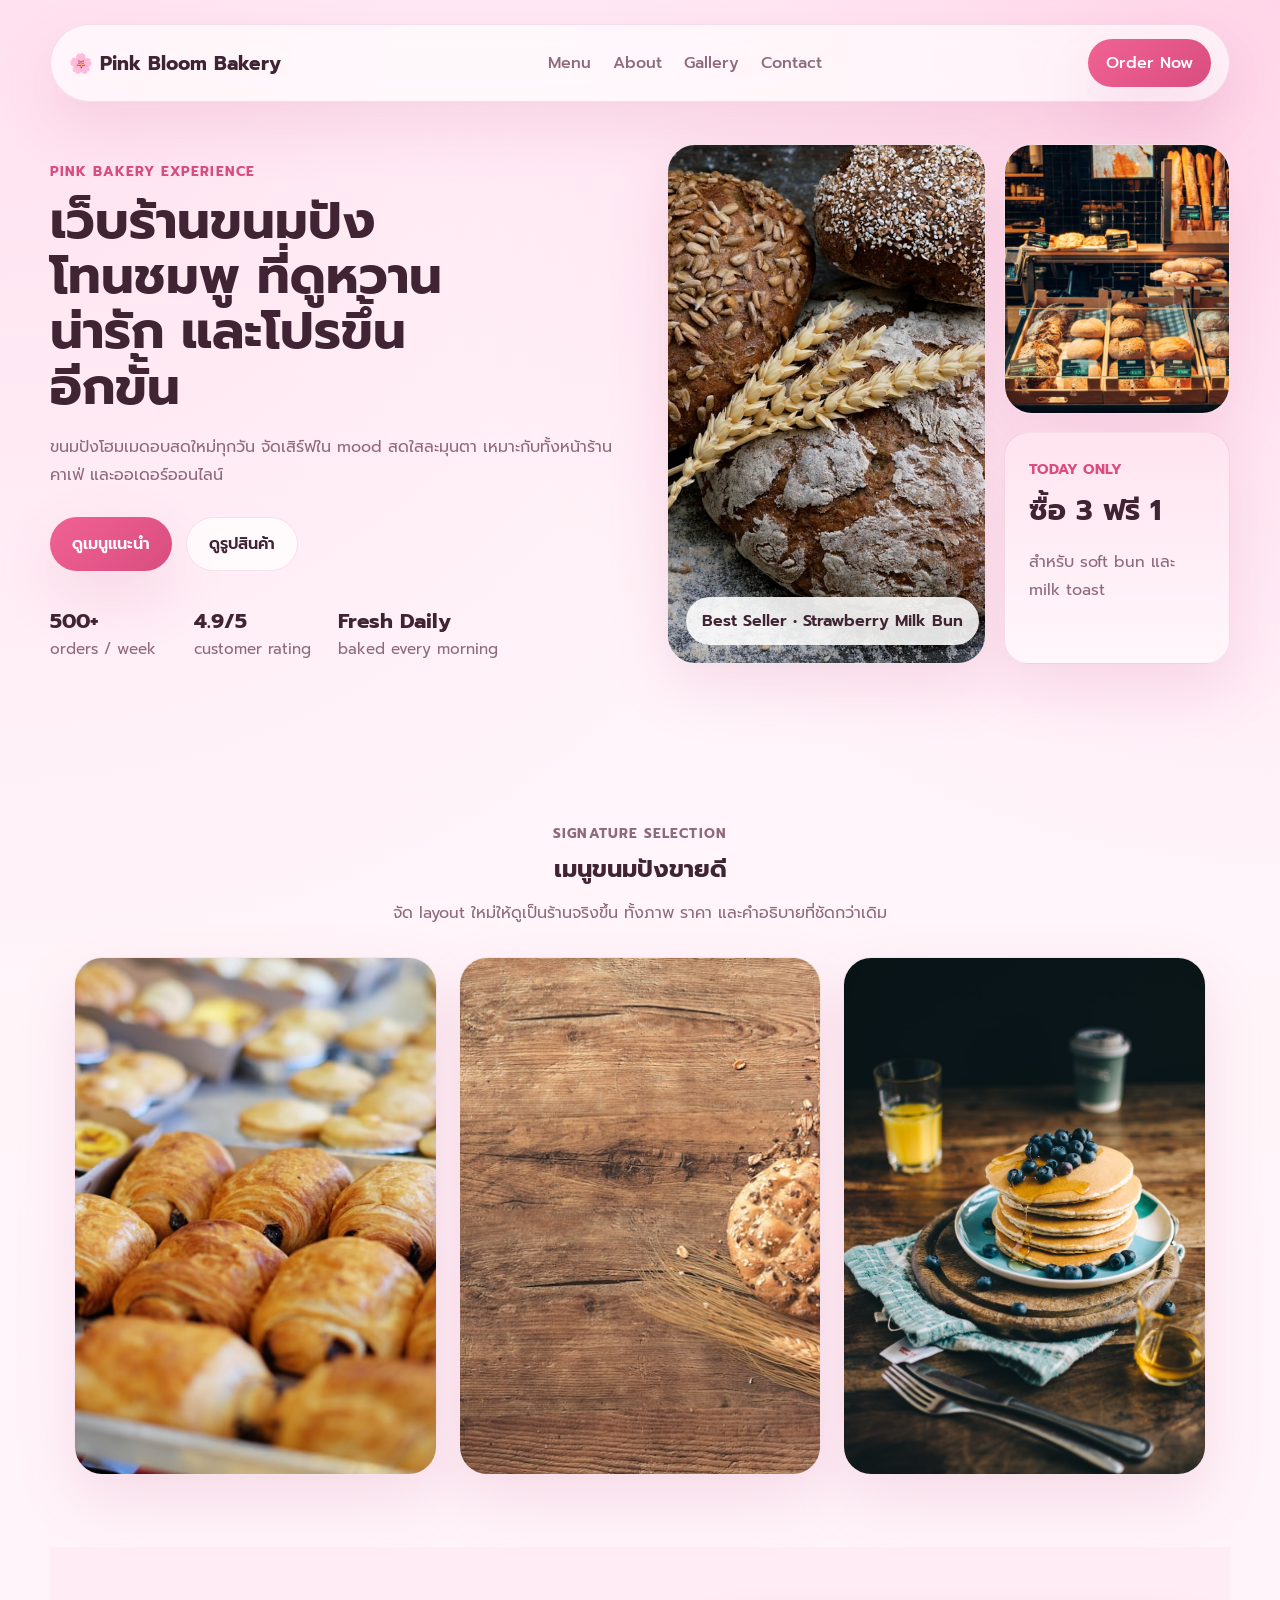
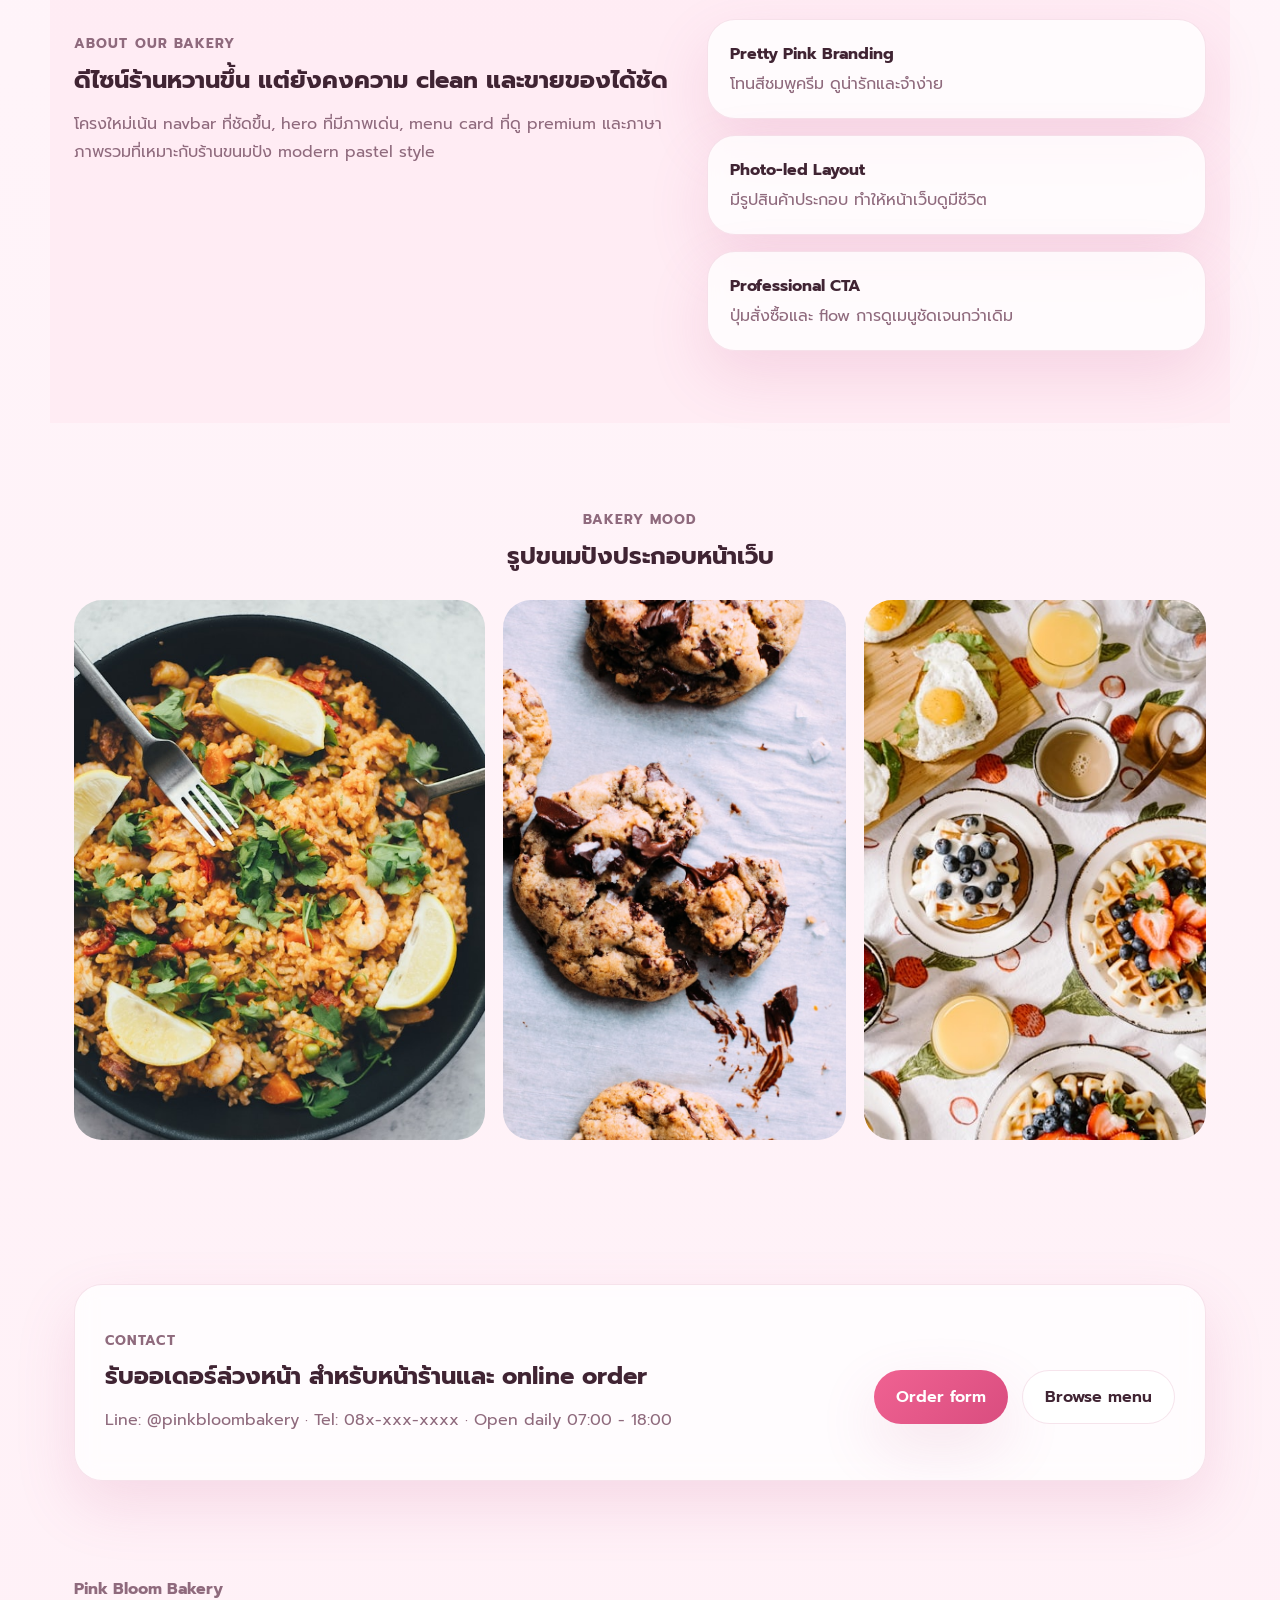
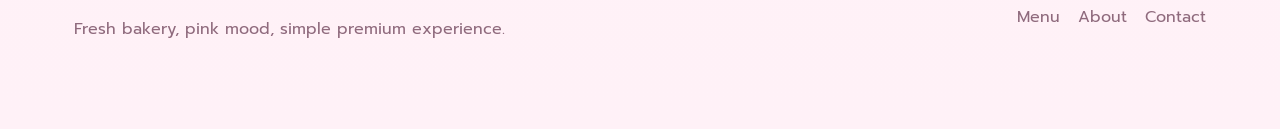
==== index.html @ 3eadd6f1 "Initial bakery website" ====
<!DOCTYPE html>
<html lang="th">
  <head>
    <meta charset="UTF-8" />
    <meta name="viewport" content="width=device-width, initial-scale=1.0" />
    <title>Pink Bloom Bakery</title>
    <link rel="preconnect" href="https://fonts.googleapis.com" />
    <link rel="preconnect" href="https://fonts.gstatic.com" crossorigin />
    <link
      href="https://fonts.googleapis.com/css2?family=Prompt:wght@300;400;500;600;700&display=swap"
      rel="stylesheet"
    />
    <link rel="stylesheet" href="assets/css/styles.css" />
  </head>
  <body>
    <header class="hero">
      <nav class="nav">
        <a class="brand" href="#top">🌸 Pink Bloom Bakery</a>
        <div class="nav-links">
          <a href="#menu">Menu</a>
          <a href="pages/about.html">About</a>
          <a href="#gallery">Gallery</a>
          <a href="pages/contact.html">Contact</a>
        </div>
        <a class="nav-cta" href="pages/contact.html">Order Now</a>
      </nav>

      <div class="hero-content" id="top">
        <div class="hero-text">
          <p class="eyebrow">Pink bakery experience</p>
          <h1>เว็บร้านขนมปังโทนชมพู ที่ดูหวาน น่ารัก และโปรขึ้นอีกขั้น</h1>
          <p class="subtitle">
            ขนมปังโฮมเมดอบสดใหม่ทุกวัน จัดเสิร์ฟใน mood สดใสละมุนตา
            เหมาะกับทั้งหน้าร้าน คาเฟ่ และออเดอร์ออนไลน์
          </p>

          <div class="hero-actions">
            <a class="btn btn-primary" href="pages/menu.html">ดูเมนูแนะนำ</a>
            <a class="btn btn-secondary" href="#gallery">ดูรูปสินค้า</a>
          </div>

          <div class="hero-stats">
            <div>
              <strong>500+</strong>
              <span>orders / week</span>
            </div>
            <div>
              <strong>4.9/5</strong>
              <span>customer rating</span>
            </div>
            <div>
              <strong>Fresh Daily</strong>
              <span>baked every morning</span>
            </div>
          </div>
        </div>

        <div class="hero-visual">
          <div class="visual-main card-image">
            <img
              src="assets/images/hero-bread.jpg"
              alt="ขนมปังและเบเกอรี่สดใหม่"
            />
            <div class="floating-badge">Best Seller • Strawberry Milk Bun</div>
          </div>
          <div class="visual-side">
            <div class="mini-card">
              <img
                src="assets/images/side-bread.jpg"
                alt="ครัวซองต์และขนมปังบนโต๊ะไม้"
              />
            </div>
            <div class="mini-offer">
              <span>Today only</span>
              <strong>ซื้อ 3 ฟรี 1</strong>
              <p>สำหรับ soft bun และ milk toast</p>
            </div>
          </div>
        </div>
      </div>
    </header>

    <main>
      <section class="section" id="menu">
        <div class="section-heading centered">
          <p class="eyebrow">Signature selection</p>
          <h2>เมนูขนมปังขายดี</h2>
          <p>จัด layout ใหม่ให้ดูเป็นร้านจริงขึ้น ทั้งภาพ ราคา และคำอธิบายที่ชัดกว่าเดิม</p>
        </div>

        <div class="grid cards pro-cards">
          <article class="product-card">
            <img
              src="assets/images/croissant.jpg"
              alt="ครัวซองต์เนย"
            />
            <div class="product-content">
              <span class="pill">Popular</span>
              <h3>Butter Croissant</h3>
              <p>ครัวซองต์เนยแท้ layers สวย กรอบนอกนุ่มใน หอมแบบร้านอบ artisan</p>
              <div class="product-meta">
                <strong>฿69</strong>
                <span>Fresh from oven</span>
              </div>
            </div>
          </article>

          <article class="product-card">
            <img
              src="assets/images/strawberry-bun.jpg"
              alt="ขนมปังนมสตรอว์เบอร์รี"
            />
            <div class="product-content">
              <span class="pill">Pink favorite</span>
              <h3>Strawberry Milk Bun</h3>
              <p>ขนมปังนุ่มพิเศษไส้นมสตรอว์เบอร์รี รสหวานละมุน สีชมพูน่ารักมาก</p>
              <div class="product-meta">
                <strong>฿55</strong>
                <span>Soft & sweet</span>
              </div>
            </div>
          </article>

          <article class="product-card">
            <img
              src="assets/images/shokupan.jpg"
              alt="ขนมปังโฮมเมด"
            />
            <div class="product-content">
              <span class="pill">House made</span>
              <h3>Shokupan Toast</h3>
              <p>ขนมปังนมญี่ปุ่นเนื้อฟู เหมาะสำหรับ toast ยามเช้า หรือทำของฝาก</p>
              <div class="product-meta">
                <strong>฿125</strong>
                <span>Cloud-soft loaf</span>
              </div>
            </div>
          </article>
        </div>
      </section>

      <section class="section alt" id="about">
        <div class="about-layout pro-about">
          <div>
            <p class="eyebrow">About our bakery</p>
            <h2>ดีไซน์ร้านหวานขึ้น แต่ยังคงความ clean และขายของได้ชัด</h2>
            <p>
              โครงใหม่เน้น navbar ที่ชัดขึ้น, hero ที่มีภาพเด่น, menu card ที่ดู premium
              และภาษาภาพรวมที่เหมาะกับร้านขนมปัง modern pastel style
            </p>
          </div>

          <div class="features">
            <div class="feature">
              <strong>Pretty Pink Branding</strong>
              <span>โทนสีชมพูครีม ดูน่ารักและจำง่าย</span>
            </div>
            <div class="feature">
              <strong>Photo-led Layout</strong>
              <span>มีรูปสินค้าประกอบ ทำให้หน้าเว็บดูมีชีวิต</span>
            </div>
            <div class="feature">
              <strong>Professional CTA</strong>
              <span>ปุ่มสั่งซื้อและ flow การดูเมนูชัดเจนกว่าเดิม</span>
            </div>
          </div>
        </div>
      </section>

      <section class="section" id="gallery">
        <div class="section-heading centered">
          <p class="eyebrow">Bakery mood</p>
          <h2>รูปขนมปังประกอบหน้าเว็บ</h2>
        </div>

        <div class="gallery-grid">
          <div class="gallery-item tall">
            <img
              src="assets/images/bakery-shop.jpg"
              alt="เบเกอรี่ในร้าน"
            />
          </div>
          <div class="gallery-item">
            <img
              src="assets/images/bread-table.jpg"
              alt="ขนมปังบนโต๊ะ"
            />
          </div>
          <div class="gallery-item">
            <img
              src="assets/images/bread-coffee.jpg"
              alt="ขนมปังและกาแฟ"
            />
          </div>
        </div>
      </section>

      <section class="section" id="contact">
        <div class="contact-box pro-contact">
          <div>
            <p class="eyebrow">Contact</p>
            <h2>รับออเดอร์ล่วงหน้า สำหรับหน้าร้านและ online order</h2>
            <p>Line: @pinkbloombakery · Tel: 08x-xxx-xxxx · Open daily 07:00 - 18:00</p>
          </div>
          <div class="contact-actions">
            <a class="btn btn-primary" href="pages/contact.html">Order form</a>
            <a class="btn btn-secondary" href="pages/menu.html">Browse menu</a>
          </div>
        </div>
      </section>
    </main>
    <footer class="site-footer">
      <div>
        <strong>Pink Bloom Bakery</strong>
        <p>Fresh bakery, pink mood, simple premium experience.</p>
      </div>
      <div class="footer-links">
        <a href="pages/menu.html">Menu</a>
        <a href="pages/about.html">About</a>
        <a href="pages/contact.html">Contact</a>
      </div>
    </footer>
    <script src="assets/js/script.js"></script>
  </body>
</html>
---- assets/css/styles.css ----
:root {
  --bg: #fff7fb;
  --bg-soft: #fff1f7;
  --surface: rgba(255, 255, 255, 0.78);
  --surface-strong: #ffffff;
  --text: #402433;
  --muted: #8f6a7d;
  --primary: #f06292;
  --primary-dark: #d94d7f;
  --accent: #ffd8e7;
  --accent-strong: #ffc0da;
  --border: rgba(204, 108, 150, 0.18);
  --shadow: 0 24px 60px rgba(202, 89, 140, 0.16);
}

* {
  box-sizing: border-box;
}

html {
  scroll-behavior: smooth;
}

body {
  margin: 0;
  font-family: "Prompt", sans-serif;
  color: var(--text);
  background:
    radial-gradient(circle at top left, #ffe1ef 0%, transparent 28%),
    radial-gradient(circle at top right, #ffd4e8 0%, transparent 25%),
    linear-gradient(180deg, var(--bg) 0%, var(--bg-soft) 100%);
}

img {
  display: block;
  width: 100%;
}

.product-card,
.feature,
.gallery-item,
.contact-box {
  opacity: 0;
  transform: translateY(24px);
  transition: opacity 0.7s ease, transform 0.7s ease;
}

.product-card.is-visible,
.feature.is-visible,
.gallery-item.is-visible,
.contact-box.is-visible {
  opacity: 1;
  transform: translateY(0);
}

.hero {
  padding: 24px 24px 72px;
}

.nav,
.hero-content,
.section,
.contact-box {
  max-width: 1180px;
  margin: 0 auto;
}

.nav {
  display: flex;
  align-items: center;
  justify-content: space-between;
  gap: 18px;
  margin-bottom: 42px;
  padding: 14px 18px;
  border: 1px solid var(--border);
  background: rgba(255, 255, 255, 0.64);
  backdrop-filter: blur(12px);
  border-radius: 999px;
  box-shadow: var(--shadow);
}

.brand {
  color: var(--text);
  text-decoration: none;
  font-size: 1.2rem;
  font-weight: 700;
}

.nav-links {
  display: flex;
  gap: 22px;
  flex-wrap: wrap;
}

.nav-links a,
.nav-cta {
  text-decoration: none;
  font-weight: 500;
}

.nav-links a {
  color: var(--muted);
}

.nav-cta {
  color: white;
  background: linear-gradient(135deg, var(--primary), var(--primary-dark));
  padding: 12px 18px;
  border-radius: 999px;
  box-shadow: var(--shadow);
}

.hero-content {
  display: grid;
  grid-template-columns: 1.02fr 0.98fr;
  gap: 30px;
  align-items: center;
}

.hero-text h1,
.section-heading h2,
.about-layout h2,
.contact-box h2 {
  margin: 0;
  line-height: 1.08;
}

.hero-text h1 {
  font-size: clamp(2.6rem, 4vw, 4.8rem);
  margin-bottom: 18px;
  max-width: 11ch;
}

.subtitle,
.section-heading p,
.about-layout p,
.contact-box p,
.product-content p,
.mini-offer p {
  color: var(--muted);
  line-height: 1.75;
}

.eyebrow {
  color: var(--primary-dark);
  font-size: 0.85rem;
  text-transform: uppercase;
  letter-spacing: 0.08em;
  font-weight: 700;
  margin-bottom: 12px;
}

.hero-actions,
.contact-actions {
  display: flex;
  gap: 14px;
  flex-wrap: wrap;
  margin-top: 28px;
}

.btn {
  display: inline-flex;
  align-items: center;
  justify-content: center;
  border-radius: 999px;
  padding: 14px 22px;
  text-decoration: none;
  font-weight: 600;
  transition: transform 0.2s ease, background 0.2s ease;
}

.btn-primary {
  background: linear-gradient(135deg, var(--primary), var(--primary-dark));
  color: white;
  box-shadow: var(--shadow);
}

.btn-primary:hover {
  transform: translateY(-2px);
}

.btn-secondary {
  color: var(--text);
  background: rgba(255, 255, 255, 0.7);
  border: 1px solid var(--border);
}

.hero-stats {
  display: flex;
  gap: 24px;
  flex-wrap: wrap;
  margin-top: 34px;
}

.hero-stats div {
  min-width: 120px;
}

.hero-stats strong {
  display: block;
  font-size: 1.3rem;
}

.hero-stats span {
  color: var(--muted);
  font-size: 0.95rem;
}

.hero-visual {
  display: grid;
  grid-template-columns: 1.2fr 0.85fr;
  gap: 18px;
  align-items: stretch;
}

.card-image,
.mini-card,
.mini-offer,
.product-card,
.feature,
.contact-box {
  border: 1px solid var(--border);
  background: var(--surface);
  backdrop-filter: blur(10px);
  box-shadow: var(--shadow);
}

.visual-main,
.mini-card,
.product-card,
.gallery-item,
.feature,
.contact-box {
  overflow: hidden;
  border-radius: 28px;
}

.visual-main {
  position: relative;
  min-height: 520px;
}

.visual-main img,
.mini-card img,
.product-card img,
.gallery-item img {
  height: 100%;
  object-fit: cover;
}

.floating-badge {
  position: absolute;
  left: 18px;
  bottom: 18px;
  background: rgba(255, 255, 255, 0.88);
  color: var(--text);
  padding: 12px 16px;
  border-radius: 999px;
  font-weight: 600;
}

.visual-side {
  display: grid;
  gap: 18px;
}

.mini-card {
  min-height: 250px;
}

.mini-offer {
  border-radius: 24px;
  padding: 24px;
  background: linear-gradient(180deg, #ffe4ef 0%, #fff7fb 100%);
}

.mini-offer span {
  color: var(--primary-dark);
  font-size: 0.9rem;
  font-weight: 700;
  text-transform: uppercase;
}

.mini-offer strong {
  display: block;
  margin-top: 8px;
  font-size: 1.8rem;
}

.section {
  padding: 72px 24px;
}

.alt {
  background: rgba(255, 216, 231, 0.28);
}

.centered {
  text-align: center;
  max-width: 760px;
}

.section-heading {
  margin: 0 auto 30px;
}

.grid.cards {
  display: grid;
  grid-template-columns: repeat(3, minmax(0, 1fr));
  gap: 22px;
}

.product-card {
  background: rgba(255, 255, 255, 0.86);
}

.product-card img {
  aspect-ratio: 4 / 3;
}

.product-content {
  padding: 22px;
}

.pill {
  display: inline-flex;
  align-items: center;
  padding: 7px 12px;
  border-radius: 999px;
  background: var(--accent);
  color: var(--primary-dark);
  font-size: 0.8rem;
  font-weight: 700;
  margin-bottom: 12px;
}

.product-content h3 {
  margin: 0 0 8px;
  font-size: 1.4rem;
}

.product-meta {
  display: flex;
  align-items: center;
  justify-content: space-between;
  gap: 12px;
  margin-top: 18px;
}

.product-meta strong {
  color: var(--primary-dark);
  font-size: 1.4rem;
}

.product-meta span {
  color: var(--muted);
  font-size: 0.92rem;
}

.about-layout {
  display: grid;
  grid-template-columns: 1.1fr 0.9fr;
  gap: 24px;
  align-items: start;
  max-width: 1180px;
  margin: 0 auto;
}

.features {
  display: grid;
  gap: 16px;
}

.feature {
  padding: 22px;
}

.feature strong {
  display: block;
  margin-bottom: 6px;
}

.feature span {
  color: var(--muted);
}

.gallery-grid {
  display: grid;
  grid-template-columns: 1.2fr 1fr 1fr;
  gap: 18px;
}

.gallery-item {
  min-height: 260px;
}

.gallery-item.tall {
  min-height: 540px;
}

.contact-box {
  display: flex;
  align-items: center;
  justify-content: space-between;
  gap: 24px;
  padding: 30px;
}

@media (max-width: 980px) {
  .nav,
  .hero-content,
  .hero-visual,
  .about-layout,
  .grid.cards,
  .gallery-grid,
  .contact-box {
    grid-template-columns: 1fr;
    flex-direction: column;
    align-items: flex-start;
  }

  .nav {
    border-radius: 28px;
  }

  .hero-text h1 {
    max-width: none;
  }

  .visual-main,
  .gallery-item.tall {
    min-height: 380px;
  }
}

 .site-footer {
  max-width: 1180px;
  margin: 0 auto 48px;
  padding: 24px;
  display: flex;
  align-items: center;
  justify-content: space-between;
  gap: 18px;
  color: var(--muted);
}

.footer-links {
  display: flex;
  gap: 18px;
  flex-wrap: wrap;
}

.footer-links a {
  color: var(--muted);
  text-decoration: none;
}

.inner-page {
  min-height: 100vh;
}

.rounded-media {
  border-radius: 28px;
  overflow: hidden;
  box-shadow: var(--shadow);
}

.nav.nav-active {
  transform: scale(1.01);
}

.contact-layout {
  display: grid;
  grid-template-columns: 0.9fr 1.1fr;
  gap: 24px;
  max-width: 980px;
  margin: 0 auto;
}

.contact-panel,
.order-form {
  border: 1px solid var(--border);
  background: rgba(255, 255, 255, 0.86);
  box-shadow: var(--shadow);
  border-radius: 28px;
  padding: 24px;
}

.order-form {
  display: grid;
  gap: 16px;
}

.order-form label {
  display: grid;
  gap: 8px;
  font-weight: 500;
}

.order-form input,
.order-form textarea {
  width: 100%;
  border: 1px solid var(--border);
  border-radius: 16px;
  padding: 14px 16px;
  font: inherit;
  background: #fff;
  color: var(--text);
}

.order-form textarea {
  resize: vertical;
}

@media (max-width: 720px) {
  .hero,
  .section {
    padding-inline: 18px;
  }

  .hero {
    padding-top: 18px;
  }

  .nav {
    padding: 16px;
  }

  .nav-links {
    gap: 14px;
  }

  .hero-text h1 {
    font-size: 2.4rem;
  }

  .hero-stats {
    gap: 16px;
  }

  .site-footer {
    padding: 18px;
    flex-direction: column;
    align-items: flex-start;
  }

  .contact-layout {
    grid-template-columns: 1fr;
  }
}
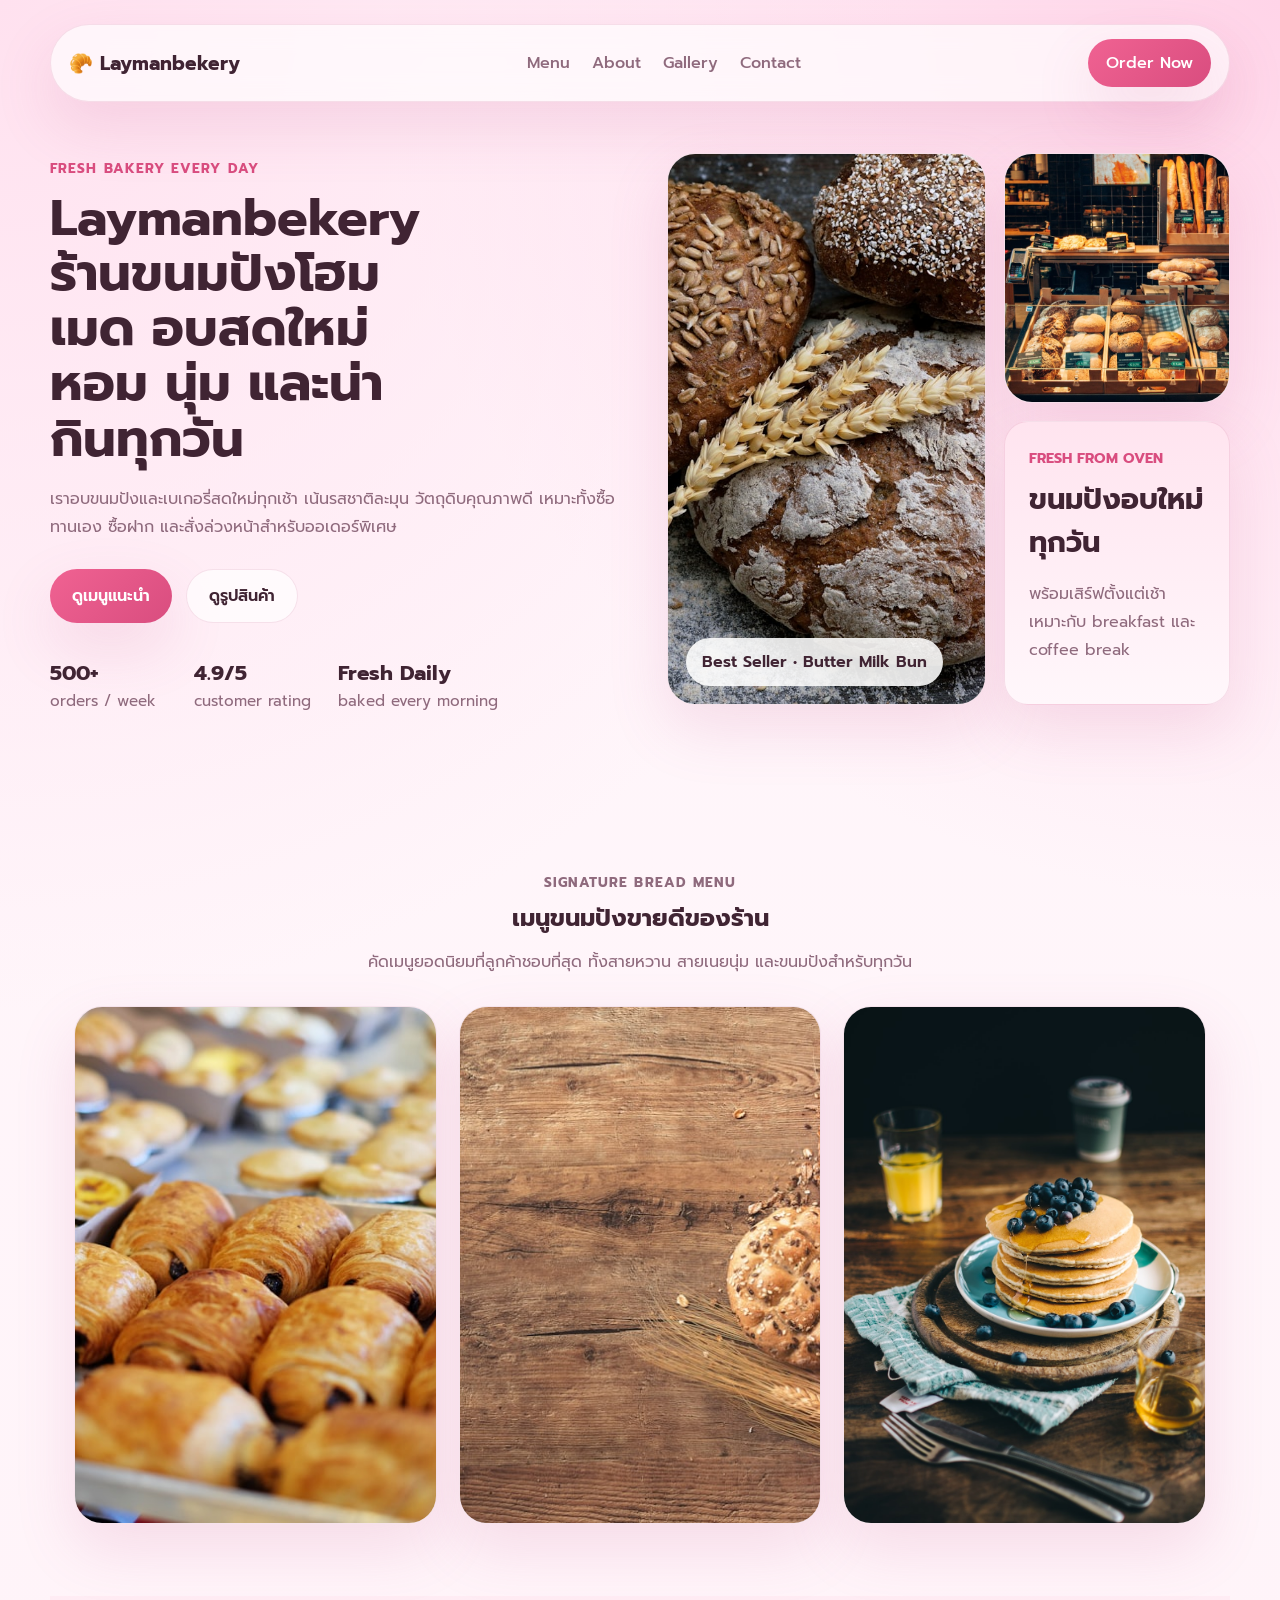
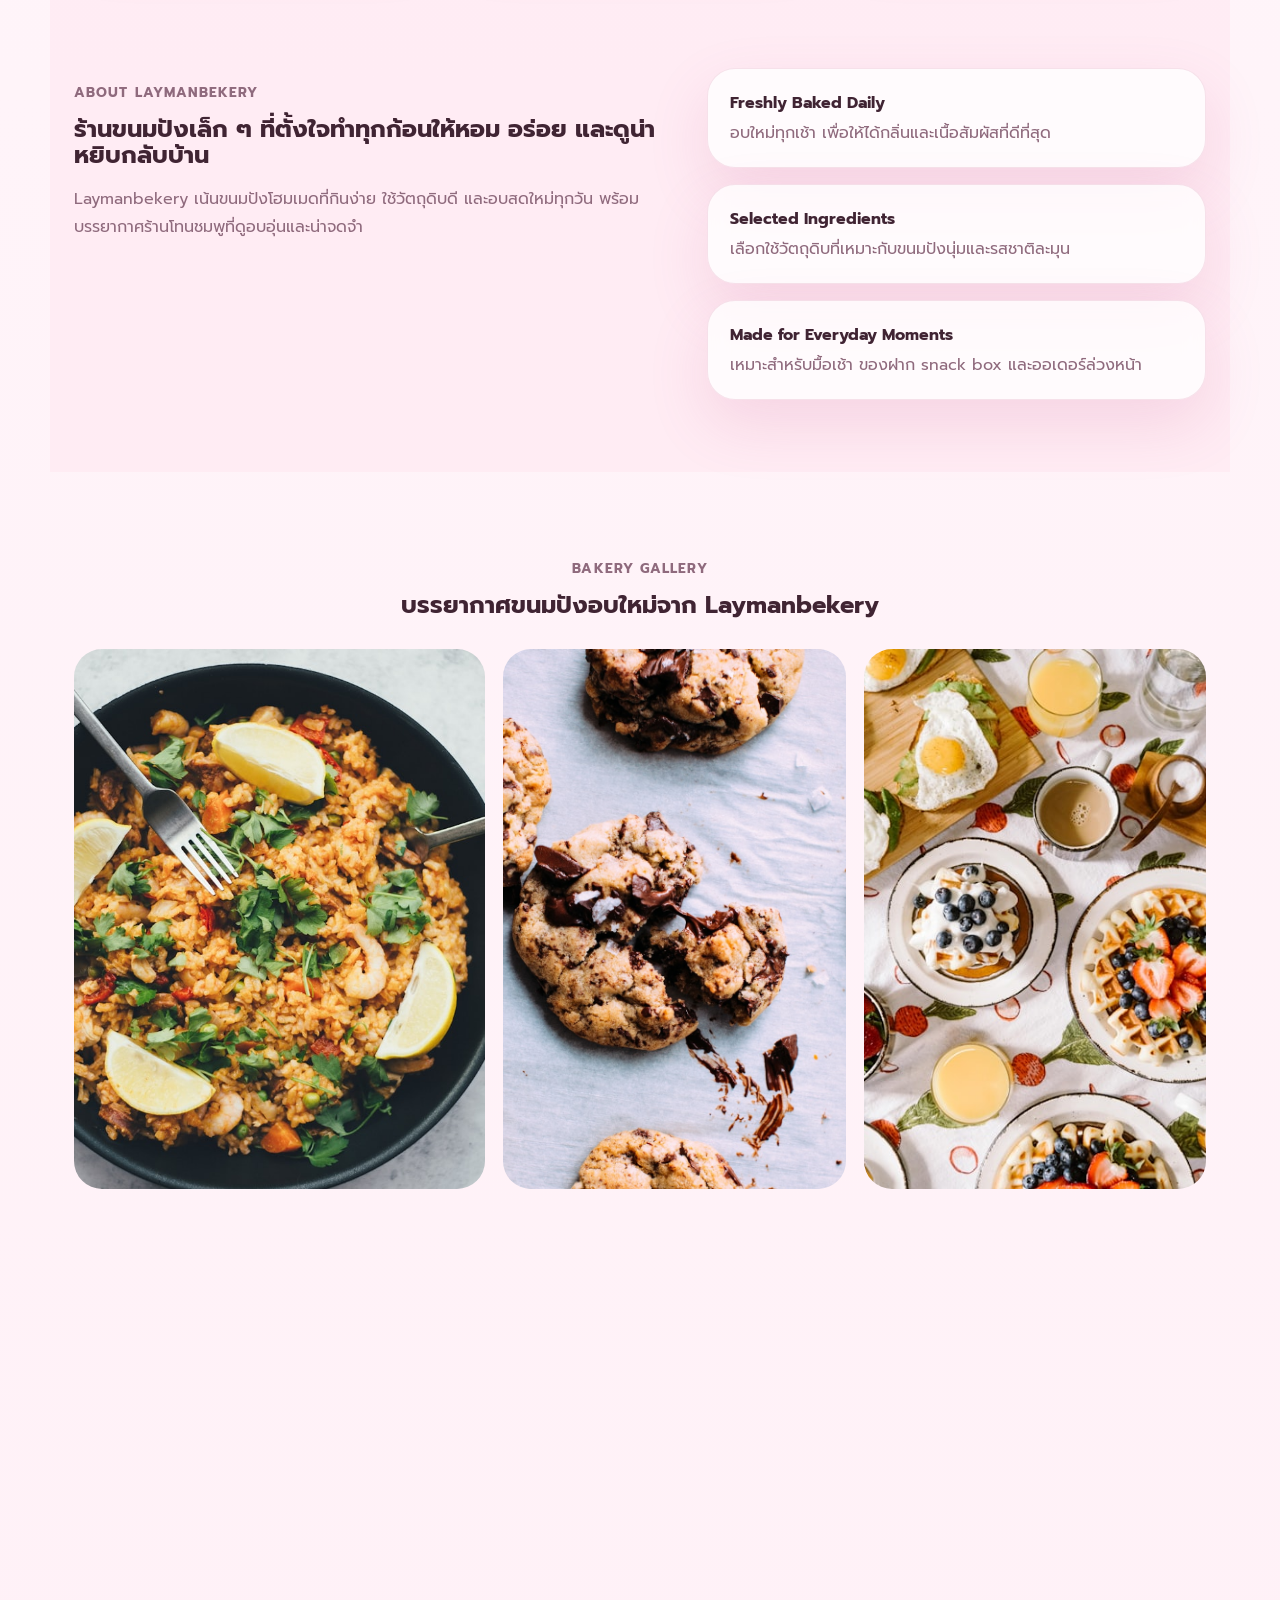
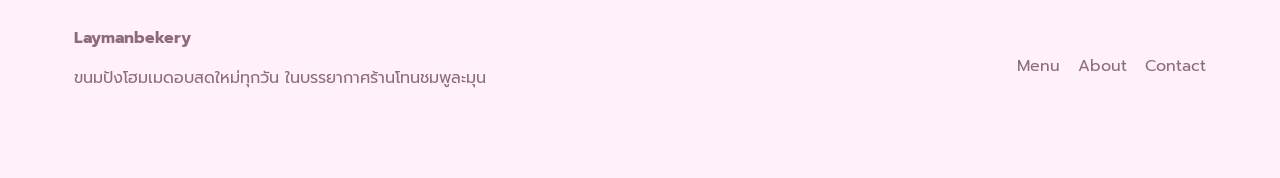
==== commit a5b4c73a: "Polish bakery branding and GitHub Pages metadata" ====
--- a/index.html
+++ b/index.html
@@ -3,7 +3,35 @@
   <head>
     <meta charset="UTF-8" />
     <meta name="viewport" content="width=device-width, initial-scale=1.0" />
-    <title>Pink Bloom Bakery</title>
+    <title>Laymanbekery | ร้านขนมปังโฮมเมดสดใหม่</title>
+    <meta
+      name="description"
+      content="Laymanbekery ร้านขนมปังโฮมเมดโทนชมพู อบสดใหม่ทุกวัน มีขนมปัง เบเกอรี่ ของฝาก และออเดอร์ล่วงหน้า"
+    />
+    <meta name="theme-color" content="#f06292" />
+    <meta property="og:type" content="website" />
+    <meta property="og:title" content="Laymanbekery | ร้านขนมปังโฮมเมดสดใหม่" />
+    <meta
+      property="og:description"
+      content="ขนมปังโฮมเมด เบเกอรี่อบใหม่ทุกวัน ดีไซน์ร้านหวานละมุน พร้อมสั่งซื้อออนไลน์"
+    />
+    <meta
+      property="og:image"
+      content="https://newkyj.github.io/laymansbekeery/assets/images/social-preview.svg"
+    />
+    <meta property="og:url" content="https://newkyj.github.io/laymansbekeery/" />
+    <meta name="twitter:card" content="summary_large_image" />
+    <meta name="twitter:title" content="Laymanbekery | ร้านขนมปังโฮมเมดสดใหม่" />
+    <meta
+      name="twitter:description"
+      content="ร้านขนมปังโฮมเมดสดใหม่ โทนชมพู ดูน่ารัก เรียบง่าย และพร้อมขายจริง"
+    />
+    <meta
+      name="twitter:image"
+      content="https://newkyj.github.io/laymansbekeery/assets/images/social-preview.svg"
+    />
+    <link rel="icon" type="image/svg+xml" href="assets/images/favicon.svg" />
+    <link rel="canonical" href="https://newkyj.github.io/laymansbekeery/" />
     <link rel="preconnect" href="https://fonts.googleapis.com" />
     <link rel="preconnect" href="https://fonts.gstatic.com" crossorigin />
     <link
@@ -15,7 +43,7 @@
   <body>
     <header class="hero">
       <nav class="nav">
-        <a class="brand" href="#top">🌸 Pink Bloom Bakery</a>
+        <a class="brand" href="#top">🥐 Laymanbekery</a>
         <div class="nav-links">
           <a href="#menu">Menu</a>
           <a href="pages/about.html">About</a>
@@ -27,11 +55,11 @@
 
       <div class="hero-content" id="top">
         <div class="hero-text">
-          <p class="eyebrow">Pink bakery experience</p>
-          <h1>เว็บร้านขนมปังโทนชมพู ที่ดูหวาน น่ารัก และโปรขึ้นอีกขั้น</h1>
+          <p class="eyebrow">Fresh bakery every day</p>
+          <h1>Laymanbekery ร้านขนมปังโฮมเมด อบสดใหม่ หอม นุ่ม และน่ากินทุกวัน</h1>
           <p class="subtitle">
-            ขนมปังโฮมเมดอบสดใหม่ทุกวัน จัดเสิร์ฟใน mood สดใสละมุนตา
-            เหมาะกับทั้งหน้าร้าน คาเฟ่ และออเดอร์ออนไลน์
+            เราอบขนมปังและเบเกอรี่สดใหม่ทุกเช้า เน้นรสชาติละมุน วัตถุดิบคุณภาพดี
+            เหมาะทั้งซื้อทานเอง ซื้อฝาก และสั่งล่วงหน้าสำหรับออเดอร์พิเศษ
           </p>
 
           <div class="hero-actions">
@@ -61,7 +89,7 @@
               src="assets/images/hero-bread.jpg"
               alt="ขนมปังและเบเกอรี่สดใหม่"
             />
-            <div class="floating-badge">Best Seller • Strawberry Milk Bun</div>
+            <div class="floating-badge">Best Seller • Butter Milk Bun</div>
           </div>
           <div class="visual-side">
             <div class="mini-card">
@@ -71,9 +99,9 @@
               />
             </div>
             <div class="mini-offer">
-              <span>Today only</span>
-              <strong>ซื้อ 3 ฟรี 1</strong>
-              <p>สำหรับ soft bun และ milk toast</p>
+              <span>Fresh from oven</span>
+              <strong>ขนมปังอบใหม่ทุกวัน</strong>
+              <p>พร้อมเสิร์ฟตั้งแต่เช้า เหมาะกับ breakfast และ coffee break</p>
             </div>
           </div>
         </div>
@@ -83,9 +111,9 @@
     <main>
       <section class="section" id="menu">
         <div class="section-heading centered">
-          <p class="eyebrow">Signature selection</p>
-          <h2>เมนูขนมปังขายดี</h2>
-          <p>จัด layout ใหม่ให้ดูเป็นร้านจริงขึ้น ทั้งภาพ ราคา และคำอธิบายที่ชัดกว่าเดิม</p>
+          <p class="eyebrow">Signature bread menu</p>
+          <h2>เมนูขนมปังขายดีของร้าน</h2>
+          <p>คัดเมนูยอดนิยมที่ลูกค้าชอบที่สุด ทั้งสายหวาน สายเนยนุ่ม และขนมปังสำหรับทุกวัน</p>
         </div>
 
         <div class="grid cards pro-cards">
@@ -111,12 +139,12 @@
               alt="ขนมปังนมสตรอว์เบอร์รี"
             />
             <div class="product-content">
-              <span class="pill">Pink favorite</span>
-              <h3>Strawberry Milk Bun</h3>
-              <p>ขนมปังนุ่มพิเศษไส้นมสตรอว์เบอร์รี รสหวานละมุน สีชมพูน่ารักมาก</p>
+              <span class="pill">Soft favorite</span>
+              <h3>Butter Milk Bun</h3>
+              <p>ขนมปังเนื้อนุ่มพิเศษ สอดไส้ครีมนมเนย หอมหวานกำลังดี กินง่ายทุกวัย</p>
               <div class="product-meta">
                 <strong>฿55</strong>
-                <span>Soft & sweet</span>
+                <span>Soft & buttery</span>
               </div>
             </div>
           </article>
@@ -142,26 +170,26 @@
       <section class="section alt" id="about">
         <div class="about-layout pro-about">
           <div>
-            <p class="eyebrow">About our bakery</p>
-            <h2>ดีไซน์ร้านหวานขึ้น แต่ยังคงความ clean และขายของได้ชัด</h2>
+            <p class="eyebrow">About Laymanbekery</p>
+            <h2>ร้านขนมปังเล็ก ๆ ที่ตั้งใจทำทุกก้อนให้หอม อร่อย และดูน่าหยิบกลับบ้าน</h2>
             <p>
-              โครงใหม่เน้น navbar ที่ชัดขึ้น, hero ที่มีภาพเด่น, menu card ที่ดู premium
-              และภาษาภาพรวมที่เหมาะกับร้านขนมปัง modern pastel style
+              Laymanbekery เน้นขนมปังโฮมเมดที่กินง่าย ใช้วัตถุดิบดี และอบสดใหม่ทุกวัน
+              พร้อมบรรยากาศร้านโทนชมพูที่ดูอบอุ่นและน่าจดจำ
             </p>
           </div>
 
           <div class="features">
             <div class="feature">
-              <strong>Pretty Pink Branding</strong>
-              <span>โทนสีชมพูครีม ดูน่ารักและจำง่าย</span>
+              <strong>Freshly Baked Daily</strong>
+              <span>อบใหม่ทุกเช้า เพื่อให้ได้กลิ่นและเนื้อสัมผัสที่ดีที่สุด</span>
             </div>
             <div class="feature">
-              <strong>Photo-led Layout</strong>
-              <span>มีรูปสินค้าประกอบ ทำให้หน้าเว็บดูมีชีวิต</span>
+              <strong>Selected Ingredients</strong>
+              <span>เลือกใช้วัตถุดิบที่เหมาะกับขนมปังนุ่มและรสชาติละมุน</span>
             </div>
             <div class="feature">
-              <strong>Professional CTA</strong>
-              <span>ปุ่มสั่งซื้อและ flow การดูเมนูชัดเจนกว่าเดิม</span>
+              <strong>Made for Everyday Moments</strong>
+              <span>เหมาะสำหรับมื้อเช้า ของฝาก snack box และออเดอร์ล่วงหน้า</span>
             </div>
           </div>
         </div>
@@ -169,8 +197,8 @@
 
       <section class="section" id="gallery">
         <div class="section-heading centered">
-          <p class="eyebrow">Bakery mood</p>
-          <h2>รูปขนมปังประกอบหน้าเว็บ</h2>
+          <p class="eyebrow">Bakery gallery</p>
+          <h2>บรรยากาศขนมปังอบใหม่จาก Laymanbekery</h2>
         </div>
 
         <div class="gallery-grid">
@@ -199,8 +227,8 @@
         <div class="contact-box pro-contact">
           <div>
             <p class="eyebrow">Contact</p>
-            <h2>รับออเดอร์ล่วงหน้า สำหรับหน้าร้านและ online order</h2>
-            <p>Line: @pinkbloombakery · Tel: 08x-xxx-xxxx · Open daily 07:00 - 18:00</p>
+            <h2>รับออเดอร์ล่วงหน้า ทั้งหน้าร้าน ของฝาก และขนมปังสำหรับทุกวัน</h2>
+            <p>Line: @laymanbekery · Tel: 08x-xxx-xxxx · Open daily 07:00 - 18:00</p>
           </div>
           <div class="contact-actions">
             <a class="btn btn-primary" href="pages/contact.html">Order form</a>
@@ -211,8 +239,8 @@
     </main>
     <footer class="site-footer">
       <div>
-        <strong>Pink Bloom Bakery</strong>
-        <p>Fresh bakery, pink mood, simple premium experience.</p>
+        <strong>Laymanbekery</strong>
+        <p>ขนมปังโฮมเมดอบสดใหม่ทุกวัน ในบรรยากาศร้านโทนชมพูละมุน</p>
       </div>
       <div class="footer-links">
         <a href="pages/menu.html">Menu</a>
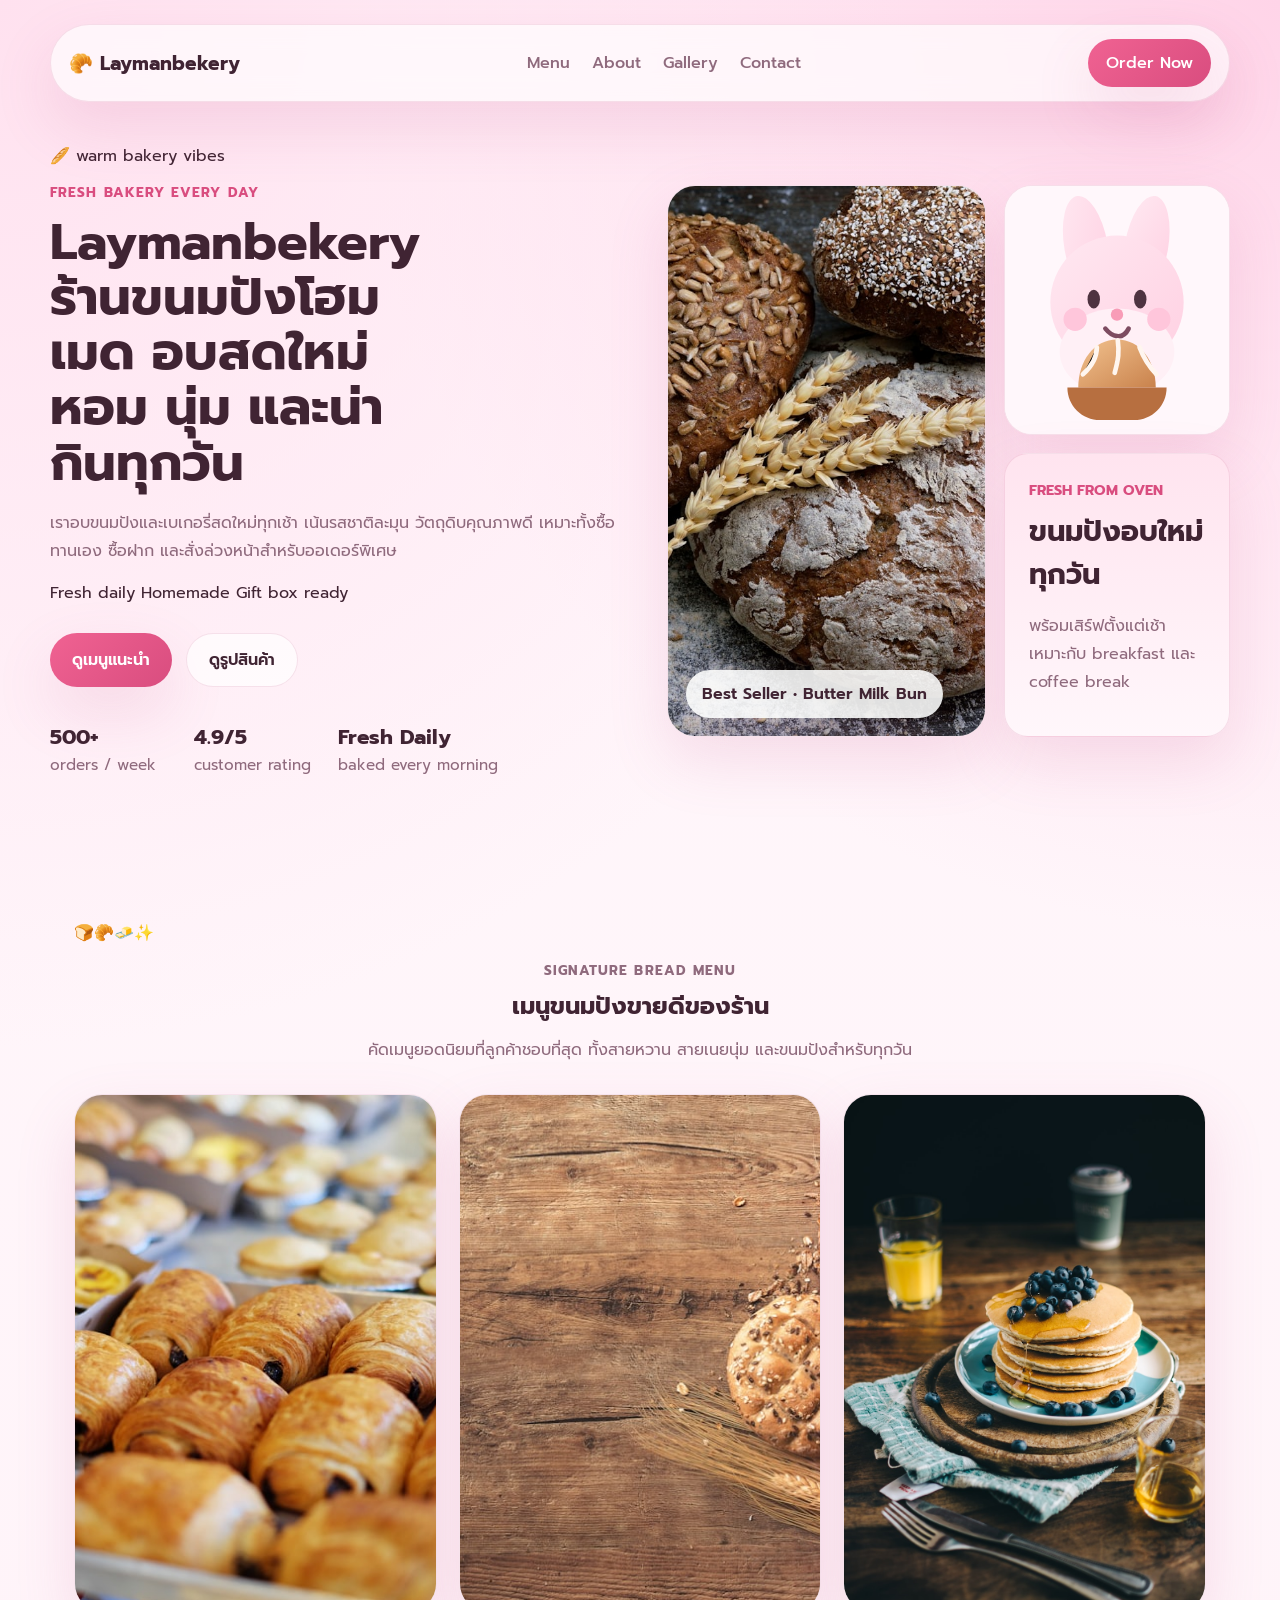
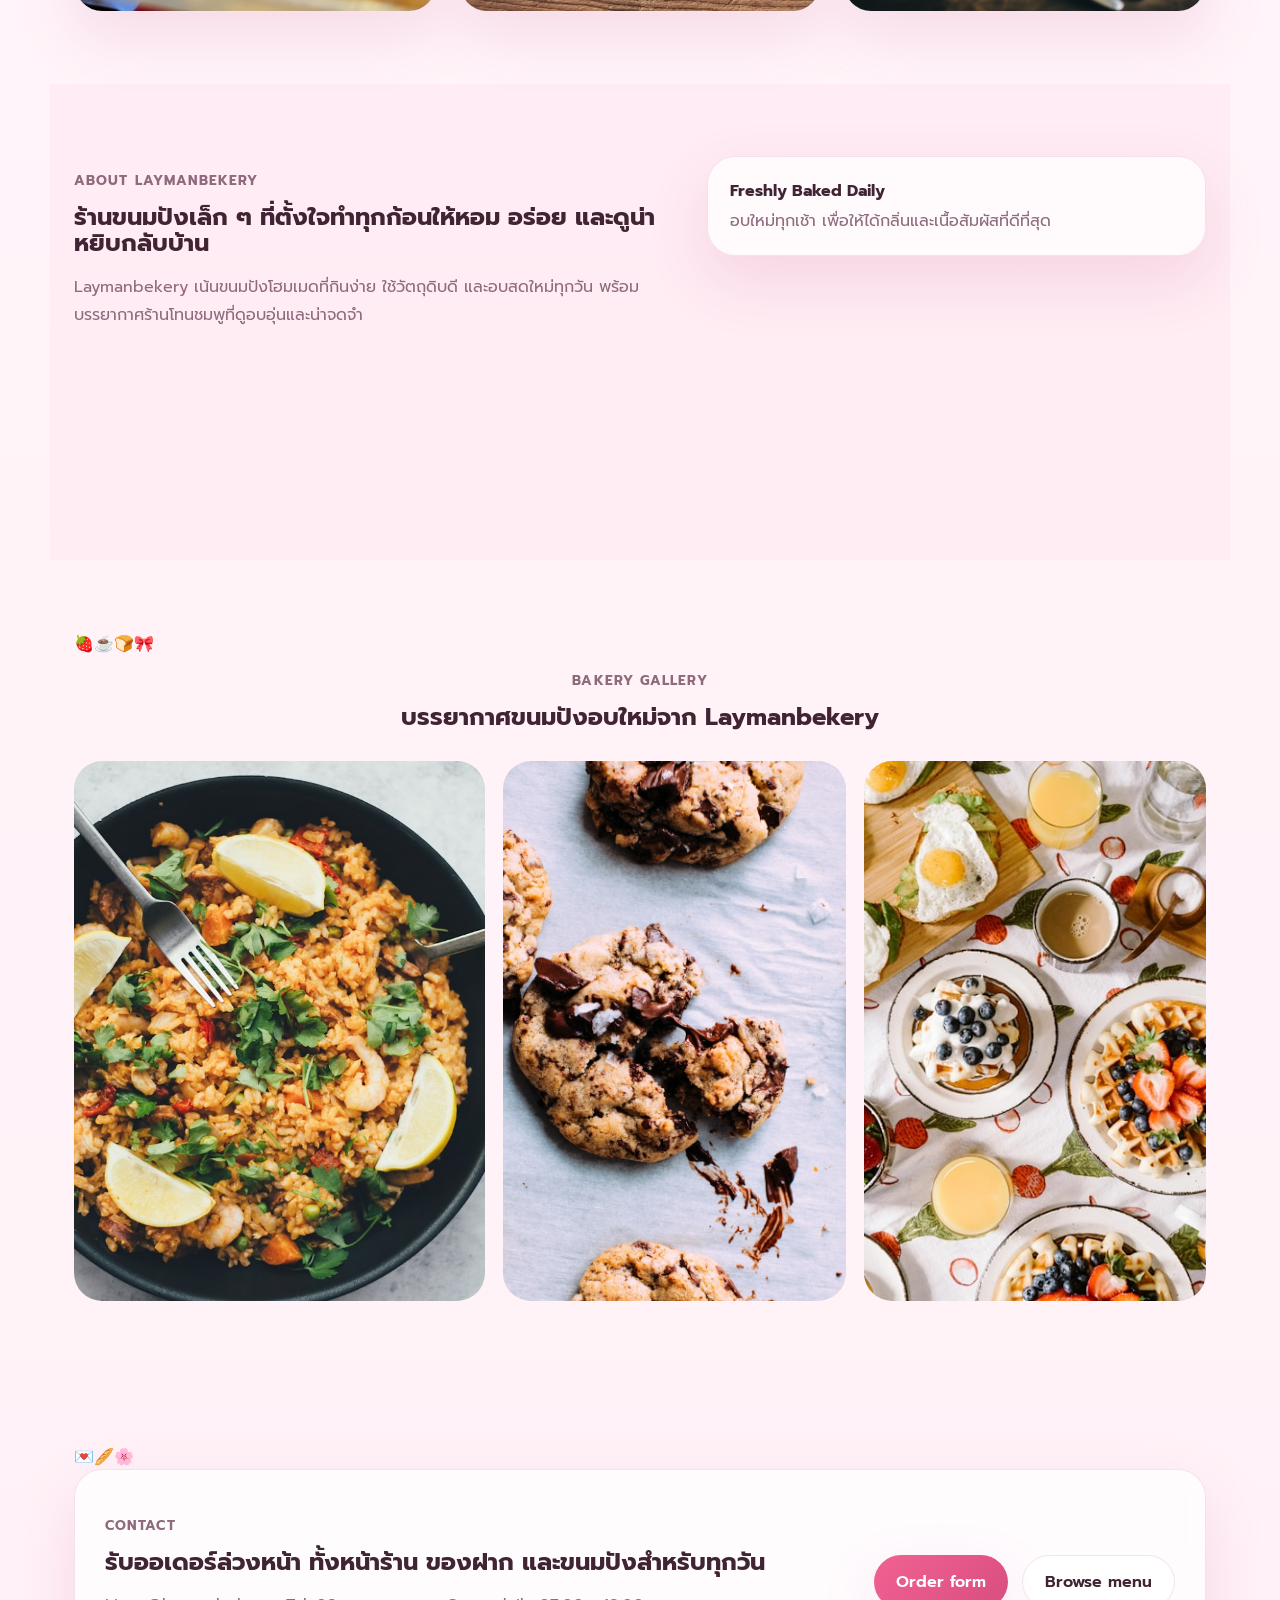
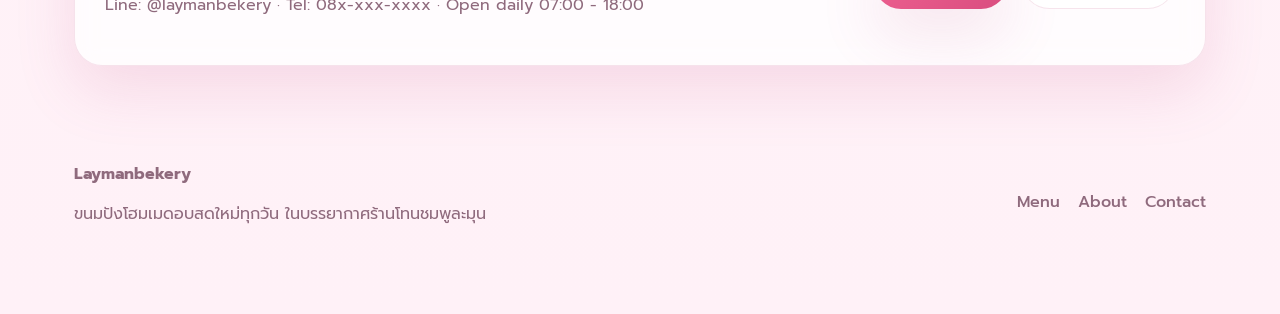
==== commit 28453b30: "Add bakery mascot and decorative background" ====
--- a/index.html
+++ b/index.html
@@ -41,6 +41,9 @@
     <link rel="stylesheet" href="assets/css/styles.css" />
   </head>
   <body>
+    <div class="bg-breads bg-breads-a"></div>
+    <div class="bg-breads bg-breads-b"></div>
+    <div class="bg-breads bg-breads-c"></div>
     <header class="hero">
       <nav class="nav">
         <a class="brand" href="#top">🥐 Laymanbekery</a>
@@ -55,12 +58,18 @@
 
       <div class="hero-content" id="top">
         <div class="hero-text">
+          <span class="hero-kicker">🥖 warm bakery vibes</span>
           <p class="eyebrow">Fresh bakery every day</p>
           <h1>Laymanbekery ร้านขนมปังโฮมเมด อบสดใหม่ หอม นุ่ม และน่ากินทุกวัน</h1>
           <p class="subtitle">
             เราอบขนมปังและเบเกอรี่สดใหม่ทุกเช้า เน้นรสชาติละมุน วัตถุดิบคุณภาพดี
             เหมาะทั้งซื้อทานเอง ซื้อฝาก และสั่งล่วงหน้าสำหรับออเดอร์พิเศษ
           </p>
+          <div class="hero-badges">
+            <span>Fresh daily</span>
+            <span>Homemade</span>
+            <span>Gift box ready</span>
+          </div>
 
           <div class="hero-actions">
             <a class="btn btn-primary" href="pages/menu.html">ดูเมนูแนะนำ</a>
@@ -92,10 +101,10 @@
             <div class="floating-badge">Best Seller • Butter Milk Bun</div>
           </div>
           <div class="visual-side">
-            <div class="mini-card">
+            <div class="mini-card mascot-card">
               <img
-                src="assets/images/side-bread.jpg"
-                alt="ครัวซองต์และขนมปังบนโต๊ะไม้"
+                src="assets/images/mascot-bunny-bread.svg"
+                alt="มาสคอตขนมปังกระต่าย"
               />
             </div>
             <div class="mini-offer">
@@ -110,6 +119,9 @@
 
     <main>
       <section class="section" id="menu">
+        <div class="section-decor">
+          <span>🍞</span><span>🥐</span><span>🧈</span><span>✨</span>
+        </div>
         <div class="section-heading centered">
           <p class="eyebrow">Signature bread menu</p>
           <h2>เมนูขนมปังขายดีของร้าน</h2>
@@ -196,6 +208,9 @@
       </section>
 
       <section class="section" id="gallery">
+        <div class="section-decor section-decor-right">
+          <span>🍓</span><span>☕</span><span>🍞</span><span>🎀</span>
+        </div>
         <div class="section-heading centered">
           <p class="eyebrow">Bakery gallery</p>
           <h2>บรรยากาศขนมปังอบใหม่จาก Laymanbekery</h2>
@@ -224,6 +239,9 @@
       </section>
 
       <section class="section" id="contact">
+        <div class="section-decor section-decor-center">
+          <span>💌</span><span>🥖</span><span>🌸</span>
+        </div>
         <div class="contact-box pro-contact">
           <div>
             <p class="eyebrow">Contact</p>
--- a/assets/css/styles.css
+++ b/assets/css/styles.css
@@ -11,16 +11,11 @@
   --accent-strong: #ffc0da;
   --border: rgba(204, 108, 150, 0.18);
   --shadow: 0 24px 60px rgba(202, 89, 140, 0.16);
+  --shadow-hover: 0 28px 70px rgba(202, 89, 140, 0.24);
 }
 
-* {
-  box-sizing: border-box;
-}
-
-html {
-  scroll-behavior: smooth;
-}
-
+* { box-sizing: border-box; }
+html { scroll-behavior: smooth; }
 body {
   margin: 0;
   font-family: "Prompt", sans-serif;
@@ -30,521 +25,206 @@
     radial-gradient(circle at top right, #ffd4e8 0%, transparent 25%),
     linear-gradient(180deg, var(--bg) 0%, var(--bg-soft) 100%);
 }
+img { display: block; width: 100%; }
 
-img {
-  display: block;
-  width: 100%;
-}
-
-.product-card,
-.feature,
-.gallery-item,
-.contact-box {
+.product-card, .feature, .gallery-item, .contact-box, .menu-item {
   opacity: 0;
   transform: translateY(24px);
-  transition: opacity 0.7s ease, transform 0.7s ease;
-}
-
-.product-card.is-visible,
-.feature.is-visible,
-.gallery-item.is-visible,
-.contact-box.is-visible {
+  transition: opacity 0.7s ease, transform 0.7s ease, box-shadow 0.2s ease, border-color 0.2s ease;
+}
+.product-card.is-visible, .feature.is-visible, .gallery-item.is-visible, .contact-box.is-visible, .menu-item.is-visible {
   opacity: 1;
   transform: translateY(0);
 }
-
-.hero {
-  padding: 24px 24px 72px;
-}
-
-.nav,
-.hero-content,
-.section,
-.contact-box {
+.product-card:hover, .menu-item:hover, .feature:hover, .gallery-item:hover {
+  box-shadow: var(--shadow-hover);
+  transform: translateY(-4px);
+}
+.hero { padding: 24px 24px 72px; }
+.nav, .hero-content, .section, .contact-box { max-width: 1180px; margin: 0 auto; }
+.nav {
+  display: flex; align-items: center; justify-content: space-between; gap: 18px; margin-bottom: 42px; padding: 14px 18px;
+  border: 1px solid var(--border); background: rgba(255, 255, 255, 0.64); backdrop-filter: blur(12px);
+  border-radius: 999px; box-shadow: var(--shadow);
+}
+.brand { color: var(--text); text-decoration: none; font-size: 1.2rem; font-weight: 700; }
+.nav-links { display: flex; gap: 22px; flex-wrap: wrap; }
+.nav-links a, .nav-cta, .footer-links a { text-decoration: none; font-weight: 500; }
+.nav-links a { color: var(--muted); }
+.nav-cta {
+  color: white; background: linear-gradient(135deg, var(--primary), var(--primary-dark)); padding: 12px 18px; border-radius: 999px; box-shadow: var(--shadow);
+}
+.hero-content { display: grid; grid-template-columns: 1.02fr 0.98fr; gap: 30px; align-items: center; }
+.hero-text h1, .section-heading h2, .about-layout h2, .contact-box h2 { margin: 0; line-height: 1.08; }
+.hero-text h1 { font-size: clamp(2.6rem, 4vw, 4.8rem); margin-bottom: 18px; max-width: 11ch; }
+.subtitle, .section-heading p, .about-layout p, .contact-box p, .product-content p, .mini-offer p, .menu-toolbar input { color: var(--muted); line-height: 1.75; }
+.eyebrow {
+  color: var(--primary-dark); font-size: 0.85rem; text-transform: uppercase; letter-spacing: 0.08em; font-weight: 700; margin-bottom: 12px;
+}
+.hero-actions, .contact-actions { display: flex; gap: 14px; flex-wrap: wrap; margin-top: 28px; }
+.btn {
+  display: inline-flex; align-items: center; justify-content: center; border-radius: 999px; padding: 14px 22px; text-decoration: none; font-weight: 600;
+  transition: transform 0.2s ease, background 0.2s ease, box-shadow 0.2s ease;
+}
+.btn-primary { background: linear-gradient(135deg, var(--primary), var(--primary-dark)); color: white; box-shadow: var(--shadow); }
+.btn-primary:hover { transform: translateY(-2px); }
+.btn-secondary { color: var(--text); background: rgba(255, 255, 255, 0.7); border: 1px solid var(--border); }
+.hero-stats { display: flex; gap: 24px; flex-wrap: wrap; margin-top: 34px; }
+.hero-stats div { min-width: 120px; }
+.hero-stats strong { display: block; font-size: 1.3rem; }
+.hero-stats span { color: var(--muted); font-size: 0.95rem; }
+.hero-visual { display: grid; grid-template-columns: 1.2fr 0.85fr; gap: 18px; align-items: stretch; }
+.card-image, .mini-card, .mini-offer, .product-card, .feature, .contact-box, .menu-item, .menu-toolbar, .menu-stats, .menu-note { border: 1px solid var(--border); background: var(--surface); backdrop-filter: blur(10px); box-shadow: var(--shadow); }
+.visual-main, .mini-card, .product-card, .gallery-item, .feature, .contact-box, .menu-item { overflow: hidden; border-radius: 28px; }
+.visual-main { position: relative; min-height: 520px; }
+.visual-main img, .mini-card img, .product-card img, .gallery-item img { height: 100%; object-fit: cover; }
+.floating-badge {
+  position: absolute; left: 18px; bottom: 18px; background: rgba(255, 255, 255, 0.88); color: var(--text);
+  padding: 12px 16px; border-radius: 999px; font-weight: 600; box-shadow: var(--shadow);
+}
+.visual-side { display: grid; gap: 18px; }
+.mini-card { min-height: 250px; }
+.mini-offer { border-radius: 24px; padding: 24px; background: linear-gradient(180deg, #ffe4ef 0%, #fff7fb 100%); }
+.mini-offer span { color: var(--primary-dark); font-size: 0.9rem; font-weight: 700; text-transform: uppercase; }
+.mini-offer strong { display: block; margin-top: 8px; font-size: 1.8rem; }
+.section { padding: 72px 24px; }
+.alt { background: rgba(255, 216, 231, 0.28); }
+.centered { text-align: center; max-width: 760px; }
+.section-heading { margin: 0 auto 30px; }
+.grid.cards { display: grid; grid-template-columns: repeat(3, minmax(0, 1fr)); gap: 22px; }
+.product-card { background: rgba(255, 255, 255, 0.86); }
+.product-card img { aspect-ratio: 4 / 3; }
+.product-content { padding: 22px; }
+.pill { display: inline-flex; align-items: center; padding: 7px 12px; border-radius: 999px; background: var(--accent); color: var(--primary-dark); font-size: 0.8rem; font-weight: 700; margin-bottom: 12px; }
+.product-content h3 { margin: 0 0 8px; font-size: 1.4rem; }
+.product-meta { display: flex; align-items: center; justify-content: space-between; gap: 12px; margin-top: 18px; }
+.product-meta strong { color: var(--primary-dark); font-size: 1.4rem; }
+.product-meta span { color: var(--muted); font-size: 0.92rem; }
+.about-layout { display: grid; grid-template-columns: 1.1fr 0.9fr; gap: 24px; align-items: start; max-width: 1180px; margin: 0 auto; }
+.features { display: grid; gap: 16px; }
+.feature { padding: 22px; }
+.feature strong { display: block; margin-bottom: 6px; }
+.feature span { color: var(--muted); }
+.gallery-grid { display: grid; grid-template-columns: 1.2fr 1fr 1fr; gap: 18px; }
+.gallery-item { min-height: 260px; }
+.gallery-item.tall { min-height: 540px; }
+.contact-box { display: flex; align-items: center; justify-content: space-between; gap: 24px; padding: 30px; }
+.site-footer {
+  max-width: 1180px; margin: 0 auto 48px; padding: 24px; display: flex; align-items: center; justify-content: space-between; gap: 18px; color: var(--muted);
+}
+.footer-links { display: flex; gap: 18px; flex-wrap: wrap; }
+.footer-links a { color: var(--muted); }
+.inner-page { min-height: 100vh; }
+.rounded-media { border-radius: 28px; overflow: hidden; box-shadow: var(--shadow); }
+.nav.nav-active { transform: scale(1.01); }
+.contact-layout { display: grid; grid-template-columns: 0.9fr 1.1fr; gap: 24px; max-width: 980px; margin: 0 auto; }
+.contact-panel, .order-form { border: 1px solid var(--border); background: rgba(255, 255, 255, 0.86); box-shadow: var(--shadow); border-radius: 28px; padding: 24px; }
+.order-form { display: grid; gap: 16px; }
+.order-form label { display: grid; gap: 8px; font-weight: 500; }
+.order-form input, .order-form textarea, .menu-toolbar input {
+  width: 100%; border: 1px solid var(--border); border-radius: 16px; padding: 14px 16px; font: inherit; background: #fff; color: var(--text);
+}
+.order-form textarea { resize: vertical; }
+.menu-toolbar {
+  display: grid; grid-template-columns: 1fr auto; gap: 16px; align-items: center; padding: 18px; border-radius: 24px; max-width: 1180px; margin: 0 auto 20px;
+}
+.menu-filters { display: flex; gap: 10px; flex-wrap: wrap; }
+.menu-filters button {
+  border: 1px solid var(--border); background: #fff; color: var(--text); padding: 10px 16px; border-radius: 999px; font: inherit; cursor: pointer;
+}
+.menu-filters button.is-active { background: var(--primary); color: #fff; border-color: var(--primary); }
+.menu-stats {
+  display: grid; grid-template-columns: repeat(3, 1fr); gap: 12px; padding: 16px; border-radius: 24px; max-width: 1180px; margin: 0 auto 22px;
+}
+.menu-stats div { display: grid; gap: 4px; }
+.menu-stats strong { font-size: 1.5rem; }
+.menu-note {
   max-width: 1180px;
-  margin: 0 auto;
-}
-
-.nav {
-  display: flex;
-  align-items: center;
-  justify-content: space-between;
-  gap: 18px;
-  margin-bottom: 42px;
-  padding: 14px 18px;
+  margin: 0 auto 22px;
+  padding: 16px 20px;
+  border-radius: 20px;
+}
+.menu-note p { margin: 0; color: var(--muted); }
+.menu-item { background: rgba(255, 255, 255, 0.9); }
+.menu-item.is-hidden { display: none; }
+.detail-list { display: grid; gap: 8px; margin-top: 12px; }
+.detail-list p { margin: 0; color: var(--muted); }
+.detail-list strong { color: var(--text); }
+.menu-more {
+  margin-top: 16px;
+  border: 0;
+  background: transparent;
+  color: var(--primary-dark);
+  font: inherit;
+  font-weight: 700;
+  cursor: pointer;
+  padding: 0;
+}
+.nutrition-modal[hidden] { display: none; }
+.nutrition-modal {
+  position: fixed;
+  inset: 0;
+  z-index: 50;
+  display: grid;
+  place-items: center;
+}
+.nutrition-backdrop {
+  position: absolute;
+  inset: 0;
+  background: rgba(36, 18, 29, 0.5);
+  backdrop-filter: blur(6px);
+}
+.nutrition-dialog {
+  position: relative;
+  width: min(92vw, 640px);
+  background: #fff;
+  border-radius: 28px;
+  padding: 28px;
+  box-shadow: var(--shadow-hover);
+  z-index: 1;
+}
+.nutrition-close {
+  position: absolute;
+  top: 14px;
+  right: 14px;
+  border: 0;
+  background: #ffe3ef;
+  color: var(--primary-dark);
+  width: 40px;
+  height: 40px;
+  border-radius: 999px;
+  font-size: 1.4rem;
+  cursor: pointer;
+}
+.nutrition-grid {
+  display: grid;
+  grid-template-columns: 1fr 1fr;
+  gap: 16px;
+  margin-top: 18px;
+}
+.nutrition-grid div {
+  padding: 16px;
+  border-radius: 18px;
+  background: #fff6fb;
   border: 1px solid var(--border);
-  background: rgba(255, 255, 255, 0.64);
-  backdrop-filter: blur(12px);
-  border-radius: 999px;
-  box-shadow: var(--shadow);
-}
-
-.brand {
-  color: var(--text);
-  text-decoration: none;
-  font-size: 1.2rem;
-  font-weight: 700;
-}
-
-.nav-links {
-  display: flex;
-  gap: 22px;
-  flex-wrap: wrap;
-}
-
-.nav-links a,
-.nav-cta {
-  text-decoration: none;
-  font-weight: 500;
-}
-
-.nav-links a {
-  color: var(--muted);
-}
-
-.nav-cta {
-  color: white;
-  background: linear-gradient(135deg, var(--primary), var(--primary-dark));
-  padding: 12px 18px;
-  border-radius: 999px;
-  box-shadow: var(--shadow);
-}
-
-.hero-content {
-  display: grid;
-  grid-template-columns: 1.02fr 0.98fr;
-  gap: 30px;
-  align-items: center;
-}
-
-.hero-text h1,
-.section-heading h2,
-.about-layout h2,
-.contact-box h2 {
-  margin: 0;
-  line-height: 1.08;
-}
-
-.hero-text h1 {
-  font-size: clamp(2.6rem, 4vw, 4.8rem);
-  margin-bottom: 18px;
-  max-width: 11ch;
-}
-
-.subtitle,
-.section-heading p,
-.about-layout p,
-.contact-box p,
-.product-content p,
-.mini-offer p {
-  color: var(--muted);
-  line-height: 1.75;
-}
-
-.eyebrow {
-  color: var(--primary-dark);
-  font-size: 0.85rem;
-  text-transform: uppercase;
-  letter-spacing: 0.08em;
-  font-weight: 700;
-  margin-bottom: 12px;
-}
-
-.hero-actions,
-.contact-actions {
-  display: flex;
-  gap: 14px;
-  flex-wrap: wrap;
-  margin-top: 28px;
-}
-
-.btn {
-  display: inline-flex;
-  align-items: center;
-  justify-content: center;
-  border-radius: 999px;
-  padding: 14px 22px;
-  text-decoration: none;
-  font-weight: 600;
-  transition: transform 0.2s ease, background 0.2s ease;
-}
-
-.btn-primary {
-  background: linear-gradient(135deg, var(--primary), var(--primary-dark));
-  color: white;
-  box-shadow: var(--shadow);
-}
-
-.btn-primary:hover {
-  transform: translateY(-2px);
-}
-
-.btn-secondary {
-  color: var(--text);
-  background: rgba(255, 255, 255, 0.7);
-  border: 1px solid var(--border);
-}
-
-.hero-stats {
-  display: flex;
-  gap: 24px;
-  flex-wrap: wrap;
-  margin-top: 34px;
-}
-
-.hero-stats div {
-  min-width: 120px;
-}
-
-.hero-stats strong {
-  display: block;
-  font-size: 1.3rem;
-}
-
-.hero-stats span {
-  color: var(--muted);
-  font-size: 0.95rem;
-}
-
-.hero-visual {
-  display: grid;
-  grid-template-columns: 1.2fr 0.85fr;
-  gap: 18px;
-  align-items: stretch;
-}
-
-.card-image,
-.mini-card,
-.mini-offer,
-.product-card,
-.feature,
-.contact-box {
-  border: 1px solid var(--border);
-  background: var(--surface);
-  backdrop-filter: blur(10px);
-  box-shadow: var(--shadow);
-}
-
-.visual-main,
-.mini-card,
-.product-card,
-.gallery-item,
-.feature,
-.contact-box {
-  overflow: hidden;
-  border-radius: 28px;
-}
-
-.visual-main {
-  position: relative;
-  min-height: 520px;
-}
-
-.visual-main img,
-.mini-card img,
-.product-card img,
-.gallery-item img {
-  height: 100%;
-  object-fit: cover;
-}
-
-.floating-badge {
-  position: absolute;
-  left: 18px;
-  bottom: 18px;
-  background: rgba(255, 255, 255, 0.88);
-  color: var(--text);
-  padding: 12px 16px;
-  border-radius: 999px;
-  font-weight: 600;
-}
-
-.visual-side {
-  display: grid;
-  gap: 18px;
-}
-
-.mini-card {
-  min-height: 250px;
-}
-
-.mini-offer {
-  border-radius: 24px;
-  padding: 24px;
-  background: linear-gradient(180deg, #ffe4ef 0%, #fff7fb 100%);
-}
-
-.mini-offer span {
-  color: var(--primary-dark);
-  font-size: 0.9rem;
-  font-weight: 700;
-  text-transform: uppercase;
-}
-
-.mini-offer strong {
-  display: block;
-  margin-top: 8px;
-  font-size: 1.8rem;
-}
-
-.section {
-  padding: 72px 24px;
-}
-
-.alt {
-  background: rgba(255, 216, 231, 0.28);
-}
-
-.centered {
-  text-align: center;
-  max-width: 760px;
-}
-
-.section-heading {
-  margin: 0 auto 30px;
-}
-
-.grid.cards {
-  display: grid;
-  grid-template-columns: repeat(3, minmax(0, 1fr));
-  gap: 22px;
-}
-
-.product-card {
-  background: rgba(255, 255, 255, 0.86);
-}
-
-.product-card img {
-  aspect-ratio: 4 / 3;
-}
-
-.product-content {
-  padding: 22px;
-}
-
-.pill {
-  display: inline-flex;
-  align-items: center;
-  padding: 7px 12px;
-  border-radius: 999px;
-  background: var(--accent);
-  color: var(--primary-dark);
-  font-size: 0.8rem;
-  font-weight: 700;
-  margin-bottom: 12px;
-}
-
-.product-content h3 {
-  margin: 0 0 8px;
-  font-size: 1.4rem;
-}
-
-.product-meta {
-  display: flex;
-  align-items: center;
-  justify-content: space-between;
-  gap: 12px;
-  margin-top: 18px;
-}
-
-.product-meta strong {
-  color: var(--primary-dark);
-  font-size: 1.4rem;
-}
-
-.product-meta span {
-  color: var(--muted);
-  font-size: 0.92rem;
-}
-
-.about-layout {
-  display: grid;
-  grid-template-columns: 1.1fr 0.9fr;
-  gap: 24px;
-  align-items: start;
-  max-width: 1180px;
-  margin: 0 auto;
-}
-
-.features {
-  display: grid;
-  gap: 16px;
-}
-
-.feature {
-  padding: 22px;
-}
-
-.feature strong {
-  display: block;
-  margin-bottom: 6px;
-}
-
-.feature span {
-  color: var(--muted);
-}
-
-.gallery-grid {
-  display: grid;
-  grid-template-columns: 1.2fr 1fr 1fr;
-  gap: 18px;
-}
-
-.gallery-item {
-  min-height: 260px;
-}
-
-.gallery-item.tall {
-  min-height: 540px;
-}
-
-.contact-box {
-  display: flex;
-  align-items: center;
-  justify-content: space-between;
-  gap: 24px;
-  padding: 30px;
 }
 
 @media (max-width: 980px) {
-  .nav,
-  .hero-content,
-  .hero-visual,
-  .about-layout,
-  .grid.cards,
-  .gallery-grid,
-  .contact-box {
-    grid-template-columns: 1fr;
-    flex-direction: column;
-    align-items: flex-start;
+  .nav, .hero-content, .hero-visual, .about-layout, .grid.cards, .gallery-grid, .contact-box, .menu-toolbar, .menu-stats, .nutrition-grid {
+    grid-template-columns: 1fr; flex-direction: column; align-items: flex-start;
   }
-
-  .nav {
-    border-radius: 28px;
-  }
-
-  .hero-text h1 {
-    max-width: none;
-  }
-
-  .visual-main,
-  .gallery-item.tall {
-    min-height: 380px;
-  }
-}
-
- .site-footer {
-  max-width: 1180px;
-  margin: 0 auto 48px;
-  padding: 24px;
-  display: flex;
-  align-items: center;
-  justify-content: space-between;
-  gap: 18px;
-  color: var(--muted);
-}
-
-.footer-links {
-  display: flex;
-  gap: 18px;
-  flex-wrap: wrap;
-}
-
-.footer-links a {
-  color: var(--muted);
-  text-decoration: none;
-}
-
-.inner-page {
-  min-height: 100vh;
-}
-
-.rounded-media {
-  border-radius: 28px;
-  overflow: hidden;
-  box-shadow: var(--shadow);
-}
-
-.nav.nav-active {
-  transform: scale(1.01);
-}
-
-.contact-layout {
-  display: grid;
-  grid-template-columns: 0.9fr 1.1fr;
-  gap: 24px;
-  max-width: 980px;
-  margin: 0 auto;
-}
-
-.contact-panel,
-.order-form {
-  border: 1px solid var(--border);
-  background: rgba(255, 255, 255, 0.86);
-  box-shadow: var(--shadow);
-  border-radius: 28px;
-  padding: 24px;
-}
-
-.order-form {
-  display: grid;
-  gap: 16px;
-}
-
-.order-form label {
-  display: grid;
-  gap: 8px;
-  font-weight: 500;
-}
-
-.order-form input,
-.order-form textarea {
-  width: 100%;
-  border: 1px solid var(--border);
-  border-radius: 16px;
-  padding: 14px 16px;
-  font: inherit;
-  background: #fff;
-  color: var(--text);
-}
-
-.order-form textarea {
-  resize: vertical;
-}
-
+  .nav { border-radius: 28px; }
+  .hero-text h1 { max-width: none; }
+  .visual-main, .gallery-item.tall { min-height: 380px; }
+}
 @media (max-width: 720px) {
-  .hero,
-  .section {
-    padding-inline: 18px;
-  }
-
-  .hero {
-    padding-top: 18px;
-  }
-
-  .nav {
-    padding: 16px;
-  }
-
-  .nav-links {
-    gap: 14px;
-  }
-
-  .hero-text h1 {
-    font-size: 2.4rem;
-  }
-
-  .hero-stats {
-    gap: 16px;
-  }
-
-  .site-footer {
-    padding: 18px;
-    flex-direction: column;
-    align-items: flex-start;
-  }
-
-  .contact-layout {
-    grid-template-columns: 1fr;
-  }
-}
+  .hero, .section { padding-inline: 18px; }
+  .hero { padding-top: 18px; }
+  .nav { padding: 16px; }
+  .nav-links { gap: 14px; }
+  .hero-text h1 { font-size: 2.4rem; }
+  .hero-stats { gap: 16px; }
+  .site-footer { padding: 18px; flex-direction: column; align-items: flex-start; }
+  .contact-layout { grid-template-columns: 1fr; }
+  .menu-toolbar { padding: 16px; }
+}
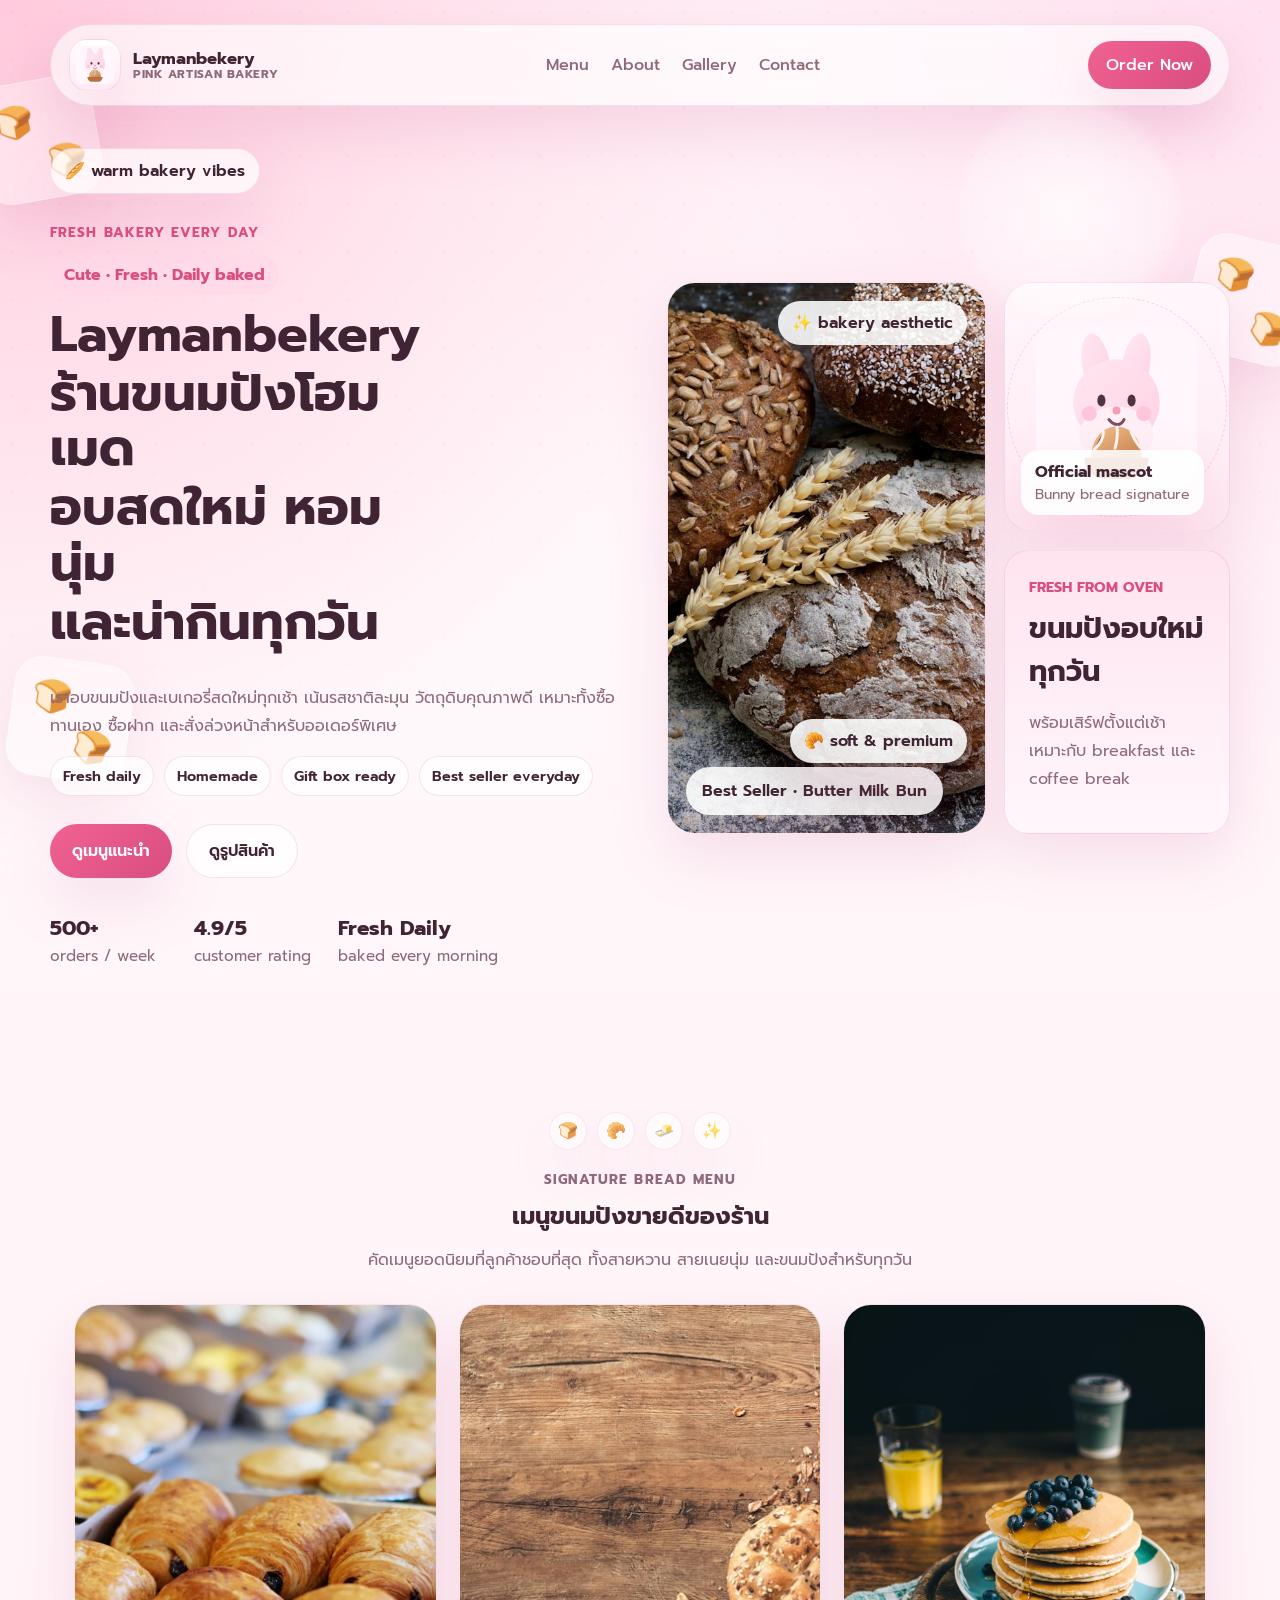
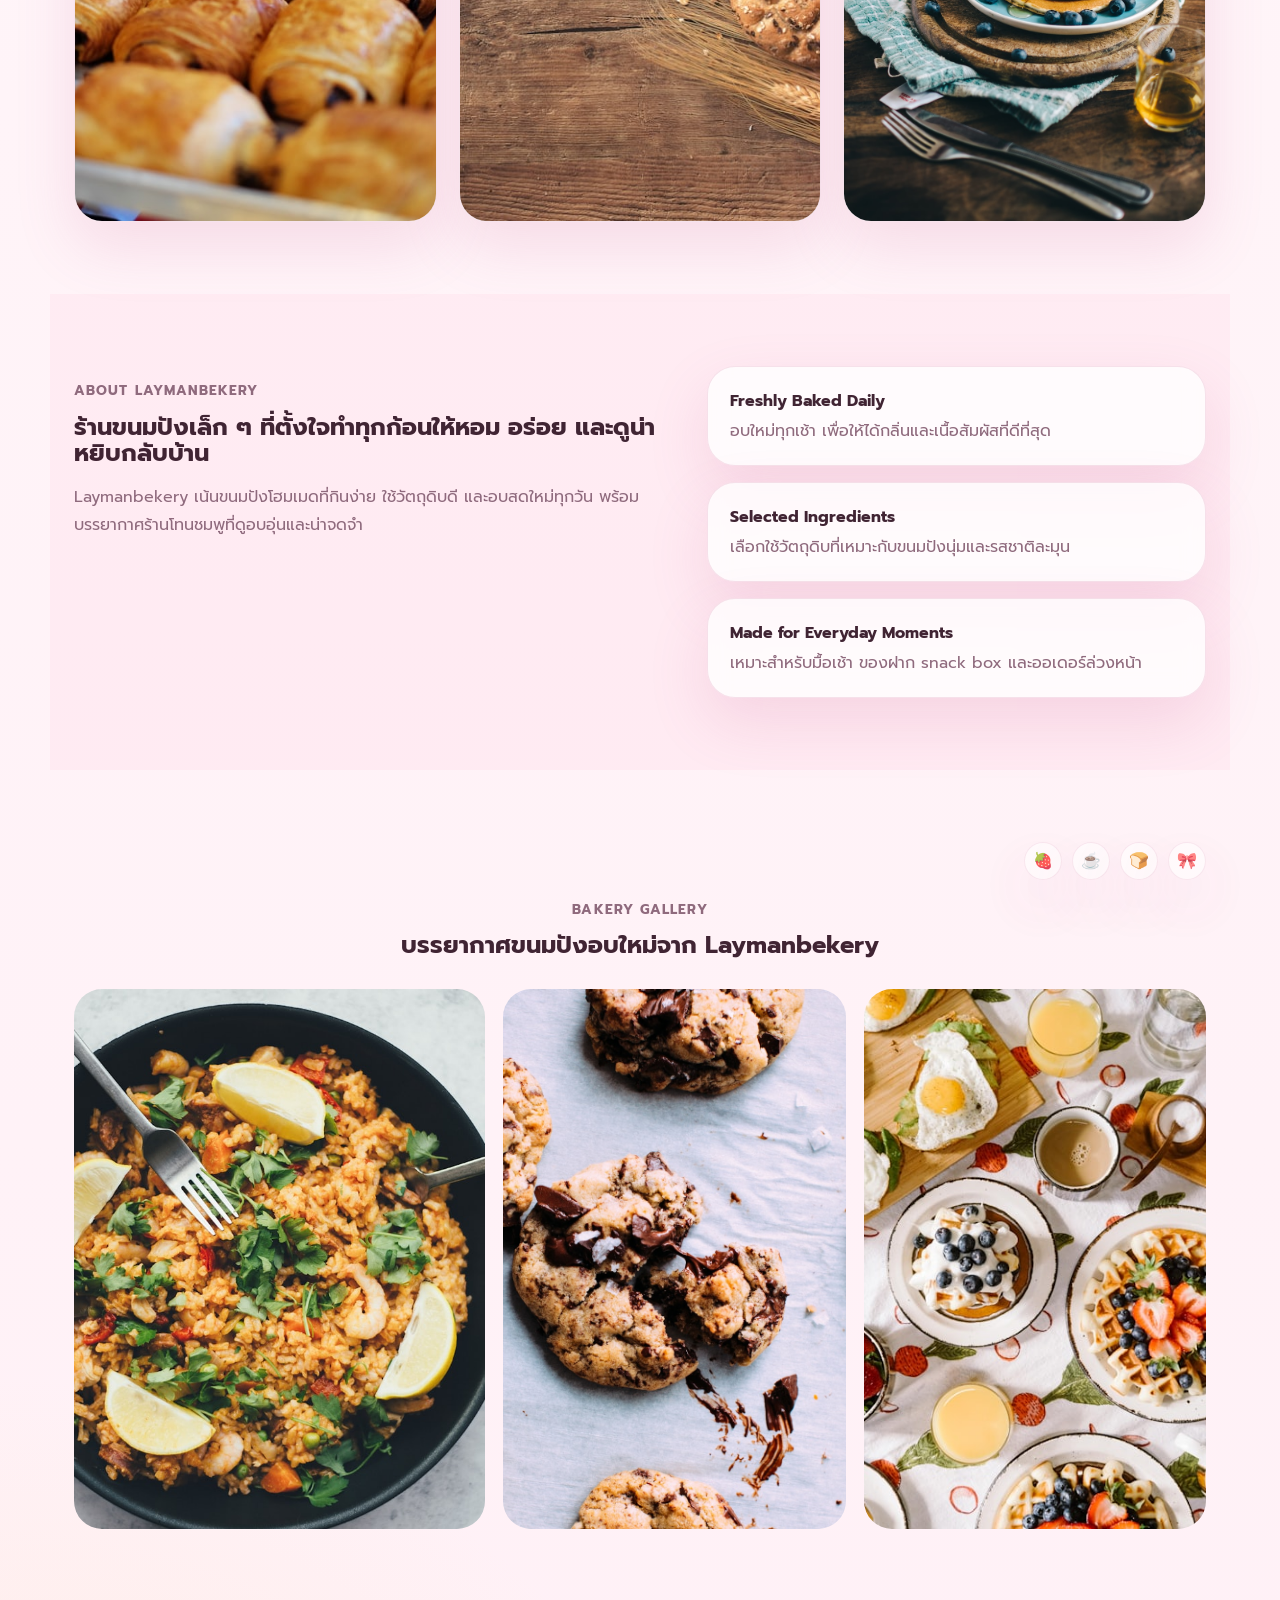
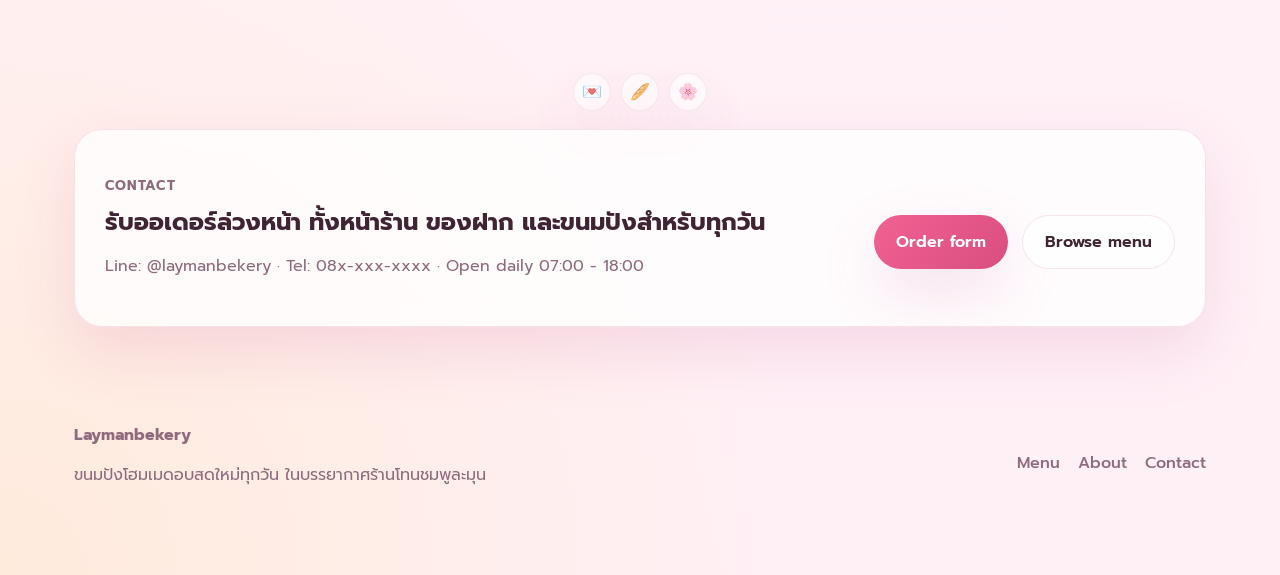
==== commit 28bb8b55: "Add logo system hero motion and cart demo" ====
--- a/index.html
+++ b/index.html
@@ -44,9 +44,17 @@
     <div class="bg-breads bg-breads-a"></div>
     <div class="bg-breads bg-breads-b"></div>
     <div class="bg-breads bg-breads-c"></div>
-    <header class="hero">
+    <header class="hero hero-deluxe">
       <nav class="nav">
-        <a class="brand" href="#top">🥐 Laymanbekery</a>
+        <a class="brand brand-logo" href="#top">
+          <span class="brand-logo-mark">
+            <img src="assets/images/mascot-bunny-bread.svg" alt="Laymanbekery logo" />
+          </span>
+          <span class="brand-logo-text">
+            <strong>Laymanbekery</strong>
+            <small>pink artisan bakery</small>
+          </span>
+        </a>
         <div class="nav-links">
           <a href="#menu">Menu</a>
           <a href="pages/about.html">About</a>
@@ -57,10 +65,18 @@
       </nav>
 
       <div class="hero-content" id="top">
-        <div class="hero-text">
+        <div class="hero-text hero-story">
           <span class="hero-kicker">🥖 warm bakery vibes</span>
           <p class="eyebrow">Fresh bakery every day</p>
-          <h1>Laymanbekery ร้านขนมปังโฮมเมด อบสดใหม่ หอม นุ่ม และน่ากินทุกวัน</h1>
+          <div class="hero-title-stack">
+            <span class="hero-tagline">Cute • Fresh • Daily baked</span>
+            <h1 class="hero-animated-title">
+              <span>Laymanbekery</span>
+              <span>ร้านขนมปังโฮมเมด</span>
+              <span>อบสดใหม่ หอม นุ่ม</span>
+              <span>และน่ากินทุกวัน</span>
+            </h1>
+          </div>
           <p class="subtitle">
             เราอบขนมปังและเบเกอรี่สดใหม่ทุกเช้า เน้นรสชาติละมุน วัตถุดิบคุณภาพดี
             เหมาะทั้งซื้อทานเอง ซื้อฝาก และสั่งล่วงหน้าสำหรับออเดอร์พิเศษ
@@ -69,6 +85,7 @@
             <span>Fresh daily</span>
             <span>Homemade</span>
             <span>Gift box ready</span>
+            <span>Best seller everyday</span>
           </div>
 
           <div class="hero-actions">
@@ -92,20 +109,28 @@
           </div>
         </div>
 
-        <div class="hero-visual">
+        <div class="hero-visual hero-visual-deluxe">
           <div class="visual-main card-image">
             <img
               src="assets/images/hero-bread.jpg"
               alt="ขนมปังและเบเกอรี่สดใหม่"
             />
             <div class="floating-badge">Best Seller • Butter Milk Bun</div>
+            <div class="hero-photo-chip hero-photo-chip-top">✨ bakery aesthetic</div>
+            <div class="hero-photo-chip hero-photo-chip-bottom">🥐 soft & premium</div>
           </div>
           <div class="visual-side">
-            <div class="mini-card mascot-card">
+            <div class="mini-card mascot-card mascot-logo-showcase">
+              <div class="mascot-orbit orbit-a"></div>
+              <div class="mascot-orbit orbit-b"></div>
               <img
                 src="assets/images/mascot-bunny-bread.svg"
                 alt="มาสคอตขนมปังกระต่าย"
               />
+              <div class="logo-caption">
+                <strong>Official mascot</strong>
+                <span>Bunny bread signature</span>
+              </div>
             </div>
             <div class="mini-offer">
               <span>Fresh from oven</span>
--- a/assets/css/styles.css
+++ b/assets/css/styles.css
@@ -21,18 +21,60 @@
   font-family: "Prompt", sans-serif;
   color: var(--text);
   background:
-    radial-gradient(circle at top left, #ffe1ef 0%, transparent 28%),
-    radial-gradient(circle at top right, #ffd4e8 0%, transparent 25%),
-    linear-gradient(180deg, var(--bg) 0%, var(--bg-soft) 100%);
+    radial-gradient(circle at top left, rgba(255, 199, 219, 0.95) 0%, transparent 20%),
+    radial-gradient(circle at top right, rgba(255, 223, 238, 0.9) 0%, transparent 22%),
+    radial-gradient(circle at bottom left, rgba(255, 230, 198, 0.55) 0%, transparent 20%),
+    linear-gradient(180deg, #fffafc 0%, #fff4f8 45%, #fff0f6 100%);
+  position: relative;
+  overflow-x: hidden;
+}
+body::before {
+  content: '';
+  position: fixed;
+  inset: 0;
+  pointer-events: none;
+  background-image:
+    radial-gradient(circle at 12px 12px, rgba(240, 98, 146, 0.12) 2px, transparent 2.2px),
+    radial-gradient(circle at 26px 26px, rgba(255, 194, 216, 0.35) 2px, transparent 2.2px);
+  background-size: 48px 48px, 64px 64px;
+  mask-image: linear-gradient(180deg, rgba(0,0,0,0.4), rgba(0,0,0,0.08));
+  opacity: 0.65;
 }
 img { display: block; width: 100%; }
 
-.product-card, .feature, .gallery-item, .contact-box, .menu-item {
+.bg-breads {
+  position: fixed;
+  width: 120px;
+  height: 120px;
+  border-radius: 28px;
+  background: rgba(255, 255, 255, 0.4);
+  backdrop-filter: blur(8px);
+  border: 1px solid rgba(255, 255, 255, 0.45);
+  box-shadow: var(--shadow);
+  pointer-events: none;
+  opacity: 0.85;
+  z-index: 0;
+  animation: floatBread 8s ease-in-out infinite;
+}
+.bg-breads::before,
+.bg-breads::after {
+  content: '🍞';
+  position: absolute;
+  font-size: 2rem;
+}
+.bg-breads::before { left: 18px; top: 14px; }
+.bg-breads::after { right: 14px; bottom: 10px; transform: rotate(12deg); }
+.bg-breads-a { top: 80px; left: -22px; transform: rotate(-10deg); }
+.bg-breads-b { top: 240px; right: -30px; transform: rotate(14deg); animation-delay: 1.5s; }
+.bg-breads-c { bottom: 120px; left: 10px; transform: rotate(8deg); animation-delay: 3s; }
+body > *:not(.bg-breads) { position: relative; z-index: 1; }
+
+.product-card, .feature, .gallery-item, .contact-box, .menu-item, .cart-panel, .cart-demo {
   opacity: 0;
   transform: translateY(24px);
   transition: opacity 0.7s ease, transform 0.7s ease, box-shadow 0.2s ease, border-color 0.2s ease;
 }
-.product-card.is-visible, .feature.is-visible, .gallery-item.is-visible, .contact-box.is-visible, .menu-item.is-visible {
+.product-card.is-visible, .feature.is-visible, .gallery-item.is-visible, .contact-box.is-visible, .menu-item.is-visible, .cart-panel.is-visible, .cart-demo.is-visible {
   opacity: 1;
   transform: translateY(0);
 }
@@ -41,13 +83,59 @@
   transform: translateY(-4px);
 }
 .hero { padding: 24px 24px 72px; }
-.nav, .hero-content, .section, .contact-box { max-width: 1180px; margin: 0 auto; }
+.hero-deluxe::after {
+  content: '';
+  position: absolute;
+  top: 100px;
+  right: 8%;
+  width: 220px;
+  height: 220px;
+  border-radius: 999px;
+  background: radial-gradient(circle, rgba(255,255,255,0.75), rgba(255,255,255,0));
+  filter: blur(6px);
+  pointer-events: none;
+}
+.nav, .hero-content, .section, .contact-box, .cart-demo { max-width: 1180px; margin: 0 auto; }
 .nav {
   display: flex; align-items: center; justify-content: space-between; gap: 18px; margin-bottom: 42px; padding: 14px 18px;
   border: 1px solid var(--border); background: rgba(255, 255, 255, 0.64); backdrop-filter: blur(12px);
   border-radius: 999px; box-shadow: var(--shadow);
 }
 .brand { color: var(--text); text-decoration: none; font-size: 1.2rem; font-weight: 700; }
+.brand-logo {
+  display: inline-flex;
+  align-items: center;
+  gap: 12px;
+}
+.brand-logo-mark {
+  width: 52px;
+  height: 52px;
+  border-radius: 18px;
+  padding: 6px;
+  background: linear-gradient(180deg, rgba(255,255,255,0.95), rgba(255,233,242,0.95));
+  border: 1px solid var(--border);
+  box-shadow: var(--shadow);
+  display: grid;
+  place-items: center;
+}
+.brand-logo-mark img {
+  width: 100%;
+  height: 100%;
+  object-fit: contain;
+}
+.brand-logo-text {
+  display: grid;
+  line-height: 1.05;
+}
+.brand-logo-text strong {
+  font-size: 1.05rem;
+}
+.brand-logo-text small {
+  color: var(--muted);
+  font-size: 0.74rem;
+  letter-spacing: 0.06em;
+  text-transform: uppercase;
+}
 .nav-links { display: flex; gap: 22px; flex-wrap: wrap; }
 .nav-links a, .nav-cta, .footer-links a { text-decoration: none; font-weight: 500; }
 .nav-links a { color: var(--muted); }
@@ -55,35 +143,168 @@
   color: white; background: linear-gradient(135deg, var(--primary), var(--primary-dark)); padding: 12px 18px; border-radius: 999px; box-shadow: var(--shadow);
 }
 .hero-content { display: grid; grid-template-columns: 1.02fr 0.98fr; gap: 30px; align-items: center; }
-.hero-text h1, .section-heading h2, .about-layout h2, .contact-box h2 { margin: 0; line-height: 1.08; }
+.hero-text h1, .section-heading h2, .about-layout h2, .contact-box h2, .cart-copy h3 { margin: 0; line-height: 1.08; }
 .hero-text h1 { font-size: clamp(2.6rem, 4vw, 4.8rem); margin-bottom: 18px; max-width: 11ch; }
-.subtitle, .section-heading p, .about-layout p, .contact-box p, .product-content p, .mini-offer p, .menu-toolbar input { color: var(--muted); line-height: 1.75; }
+.subtitle, .section-heading p, .about-layout p, .contact-box p, .product-content p, .mini-offer p, .menu-toolbar input, .cart-copy p { color: var(--muted); line-height: 1.75; }
 .eyebrow {
   color: var(--primary-dark); font-size: 0.85rem; text-transform: uppercase; letter-spacing: 0.08em; font-weight: 700; margin-bottom: 12px;
+}
+.hero-kicker {
+  display: inline-flex;
+  align-items: center;
+  gap: 10px;
+  padding: 10px 14px;
+  border-radius: 999px;
+  background: rgba(255, 255, 255, 0.7);
+  border: 1px solid var(--border);
+  box-shadow: var(--shadow);
+  font-weight: 600;
+  margin-bottom: 14px;
+}
+.hero-story {
+  position: relative;
+}
+.hero-title-stack {
+  display: grid;
+  gap: 12px;
+}
+.hero-tagline {
+  display: inline-flex;
+  width: fit-content;
+  padding: 8px 14px;
+  border-radius: 999px;
+  background: rgba(255, 216, 231, 0.55);
+  color: var(--primary-dark);
+  font-weight: 700;
+}
+.hero-animated-title {
+  display: grid;
+  gap: 4px;
+  max-width: 12ch;
+}
+.hero-animated-title span {
+  display: inline-block;
+  opacity: 0;
+  transform: translateY(18px);
+  animation: heroLineReveal 0.8s ease forwards;
+  animation-delay: var(--line-delay, 0ms);
+}
+.hero-badges {
+  display: flex;
+  gap: 10px;
+  flex-wrap: wrap;
+  margin-top: 16px;
+}
+.hero-badges span {
+  display: inline-flex;
+  align-items: center;
+  padding: 8px 12px;
+  border-radius: 999px;
+  background: rgba(255, 255, 255, 0.7);
+  border: 1px solid var(--border);
+  font-size: 0.9rem;
+  font-weight: 600;
 }
 .hero-actions, .contact-actions { display: flex; gap: 14px; flex-wrap: wrap; margin-top: 28px; }
 .btn {
   display: inline-flex; align-items: center; justify-content: center; border-radius: 999px; padding: 14px 22px; text-decoration: none; font-weight: 600;
   transition: transform 0.2s ease, background 0.2s ease, box-shadow 0.2s ease;
+  border: 0;
+  cursor: pointer;
 }
 .btn-primary { background: linear-gradient(135deg, var(--primary), var(--primary-dark)); color: white; box-shadow: var(--shadow); }
 .btn-primary:hover { transform: translateY(-2px); }
 .btn-secondary { color: var(--text); background: rgba(255, 255, 255, 0.7); border: 1px solid var(--border); }
+.btn-cart {
+  padding: 10px 16px;
+  background: #fff0f6;
+  color: var(--primary-dark);
+  border: 1px solid var(--border);
+  box-shadow: none;
+}
+.btn-cart.is-added {
+  background: linear-gradient(135deg, var(--primary), var(--primary-dark));
+  color: #fff;
+}
 .hero-stats { display: flex; gap: 24px; flex-wrap: wrap; margin-top: 34px; }
 .hero-stats div { min-width: 120px; }
 .hero-stats strong { display: block; font-size: 1.3rem; }
 .hero-stats span { color: var(--muted); font-size: 0.95rem; }
 .hero-visual { display: grid; grid-template-columns: 1.2fr 0.85fr; gap: 18px; align-items: stretch; }
-.card-image, .mini-card, .mini-offer, .product-card, .feature, .contact-box, .menu-item, .menu-toolbar, .menu-stats, .menu-note { border: 1px solid var(--border); background: var(--surface); backdrop-filter: blur(10px); box-shadow: var(--shadow); }
-.visual-main, .mini-card, .product-card, .gallery-item, .feature, .contact-box, .menu-item { overflow: hidden; border-radius: 28px; }
+.card-image, .mini-card, .mini-offer, .product-card, .feature, .contact-box, .menu-item, .menu-toolbar, .menu-stats, .menu-note, .cart-panel, .cart-demo { border: 1px solid var(--border); background: var(--surface); backdrop-filter: blur(10px); box-shadow: var(--shadow); }
+.visual-main, .mini-card, .product-card, .gallery-item, .feature, .contact-box, .menu-item, .cart-panel { overflow: hidden; border-radius: 28px; }
 .visual-main { position: relative; min-height: 520px; }
 .visual-main img, .mini-card img, .product-card img, .gallery-item img { height: 100%; object-fit: cover; }
 .floating-badge {
   position: absolute; left: 18px; bottom: 18px; background: rgba(255, 255, 255, 0.88); color: var(--text);
   padding: 12px 16px; border-radius: 999px; font-weight: 600; box-shadow: var(--shadow);
 }
+.hero-photo-chip {
+  position: absolute;
+  right: 18px;
+  padding: 10px 14px;
+  border-radius: 999px;
+  background: rgba(255,255,255,0.88);
+  box-shadow: var(--shadow);
+  font-weight: 600;
+}
+.hero-photo-chip-top { top: 18px; }
+.hero-photo-chip-bottom { bottom: 70px; }
 .visual-side { display: grid; gap: 18px; }
 .mini-card { min-height: 250px; }
+.mascot-card {
+  display: grid;
+  place-items: center;
+  padding: 14px;
+  background: linear-gradient(180deg, #fff7fb 0%, #ffe9f2 100%);
+  position: relative;
+  isolation: isolate;
+}
+.mascot-card img {
+  max-width: 100%;
+  height: auto;
+  animation: mascotBounce 3.2s ease-in-out infinite;
+  transform-origin: center bottom;
+  z-index: 2;
+}
+.mascot-logo-showcase img {
+  width: min(82%, 230px);
+}
+.mascot-orbit {
+  position: absolute;
+  border-radius: 999px;
+  border: 1px dashed rgba(240, 98, 146, 0.25);
+  z-index: 1;
+  animation: orbitSpin 12s linear infinite;
+}
+.orbit-a {
+  width: 220px;
+  height: 220px;
+}
+.orbit-b {
+  width: 150px;
+  height: 150px;
+  animation-direction: reverse;
+  animation-duration: 9s;
+}
+.logo-caption {
+  position: absolute;
+  left: 16px;
+  bottom: 16px;
+  padding: 10px 14px;
+  border-radius: 18px;
+  background: rgba(255,255,255,0.86);
+  box-shadow: var(--shadow);
+  z-index: 2;
+}
+.logo-caption strong,
+.logo-caption span {
+  display: block;
+}
+.logo-caption span {
+  color: var(--muted);
+  font-size: 0.88rem;
+}
 .mini-offer { border-radius: 24px; padding: 24px; background: linear-gradient(180deg, #ffe4ef 0%, #fff7fb 100%); }
 .mini-offer span { color: var(--primary-dark); font-size: 0.9rem; font-weight: 700; text-transform: uppercase; }
 .mini-offer strong { display: block; margin-top: 8px; font-size: 1.8rem; }
@@ -91,6 +312,27 @@
 .alt { background: rgba(255, 216, 231, 0.28); }
 .centered { text-align: center; max-width: 760px; }
 .section-heading { margin: 0 auto 30px; }
+.section-decor {
+  display: flex;
+  gap: 10px;
+  align-items: center;
+  justify-content: center;
+  margin-bottom: 18px;
+  opacity: 0.75;
+  flex-wrap: wrap;
+}
+.section-decor span {
+  width: 38px;
+  height: 38px;
+  display: inline-grid;
+  place-items: center;
+  border-radius: 999px;
+  background: rgba(255,255,255,0.72);
+  border: 1px solid var(--border);
+  box-shadow: var(--shadow);
+}
+.section-decor-right { justify-content: flex-end; }
+.section-decor-center { justify-content: center; }
 .grid.cards { display: grid; grid-template-columns: repeat(3, minmax(0, 1fr)); gap: 22px; }
 .product-card { background: rgba(255, 255, 255, 0.86); }
 .product-card img { aspect-ratio: 4 / 3; }
@@ -160,6 +402,76 @@
   cursor: pointer;
   padding: 0;
 }
+.menu-actions-row {
+  display: flex;
+  align-items: center;
+  justify-content: space-between;
+  gap: 12px;
+  margin-top: 16px;
+  flex-wrap: wrap;
+}
+.cart-demo {
+  display: grid;
+  grid-template-columns: 1fr 380px;
+  gap: 22px;
+  padding: 24px;
+  border-radius: 28px;
+  margin-bottom: 28px;
+}
+.cart-copy {
+  padding: 10px 6px;
+}
+.cart-panel {
+  padding: 22px;
+  background: rgba(255,255,255,0.92);
+}
+.cart-panel-head,
+.cart-summary,
+.cart-item-row {
+  display: flex;
+  align-items: center;
+  justify-content: space-between;
+  gap: 12px;
+}
+.cart-panel-head {
+  margin-bottom: 16px;
+}
+.cart-panel-head span,
+.cart-item-row span {
+  color: var(--muted);
+  font-size: 0.92rem;
+}
+.cart-items {
+  display: grid;
+  gap: 12px;
+  margin-bottom: 18px;
+}
+.cart-empty {
+  margin: 0;
+  color: var(--muted);
+}
+.cart-item-row {
+  padding: 12px 14px;
+  border-radius: 18px;
+  background: #fff7fb;
+  border: 1px solid var(--border);
+}
+.cart-item-row div {
+  display: grid;
+}
+.cart-summary {
+  margin-top: 10px;
+  padding-top: 16px;
+  border-top: 1px dashed rgba(204, 108, 150, 0.28);
+}
+.cart-summary div {
+  display: grid;
+  gap: 4px;
+}
+.cart-checkout {
+  width: 100%;
+  margin-top: 18px;
+}
 .nutrition-modal[hidden] { display: none; }
 .nutrition-modal {
   position: fixed;
@@ -209,15 +521,44 @@
   border: 1px solid var(--border);
 }
 
+@keyframes mascotBounce {
+  0%, 100% { transform: translateY(0) rotate(0deg); }
+  25% { transform: translateY(-8px) rotate(-2deg); }
+  50% { transform: translateY(-14px) rotate(2deg); }
+  75% { transform: translateY(-6px) rotate(-1deg); }
+}
+
+@keyframes floatBread {
+  0%, 100% { transform: translateY(0) rotate(0deg); }
+  50% { transform: translateY(-12px) rotate(4deg); }
+}
+
+@keyframes heroLineReveal {
+  from {
+    opacity: 0;
+    transform: translateY(18px);
+  }
+  to {
+    opacity: 1;
+    transform: translateY(0);
+  }
+}
+
+@keyframes orbitSpin {
+  from { transform: rotate(0deg); }
+  to { transform: rotate(360deg); }
+}
+
 @media (max-width: 980px) {
-  .nav, .hero-content, .hero-visual, .about-layout, .grid.cards, .gallery-grid, .contact-box, .menu-toolbar, .menu-stats, .nutrition-grid {
+  .nav, .hero-content, .hero-visual, .about-layout, .grid.cards, .gallery-grid, .contact-box, .menu-toolbar, .menu-stats, .nutrition-grid, .cart-demo {
     grid-template-columns: 1fr; flex-direction: column; align-items: flex-start;
   }
   .nav { border-radius: 28px; }
-  .hero-text h1 { max-width: none; }
+  .hero-text h1, .hero-animated-title { max-width: none; }
   .visual-main, .gallery-item.tall { min-height: 380px; }
 }
 @media (max-width: 720px) {
+  .bg-breads { display: none; }
   .hero, .section { padding-inline: 18px; }
   .hero { padding-top: 18px; }
   .nav { padding: 16px; }
@@ -227,4 +568,7 @@
   .site-footer { padding: 18px; flex-direction: column; align-items: flex-start; }
   .contact-layout { grid-template-columns: 1fr; }
   .menu-toolbar { padding: 16px; }
-}
+  .brand-logo-text small { display: none; }
+  .hero-photo-chip { position: static; margin-top: 12px; display: inline-flex; }
+  .cart-demo { padding: 18px; }
+}
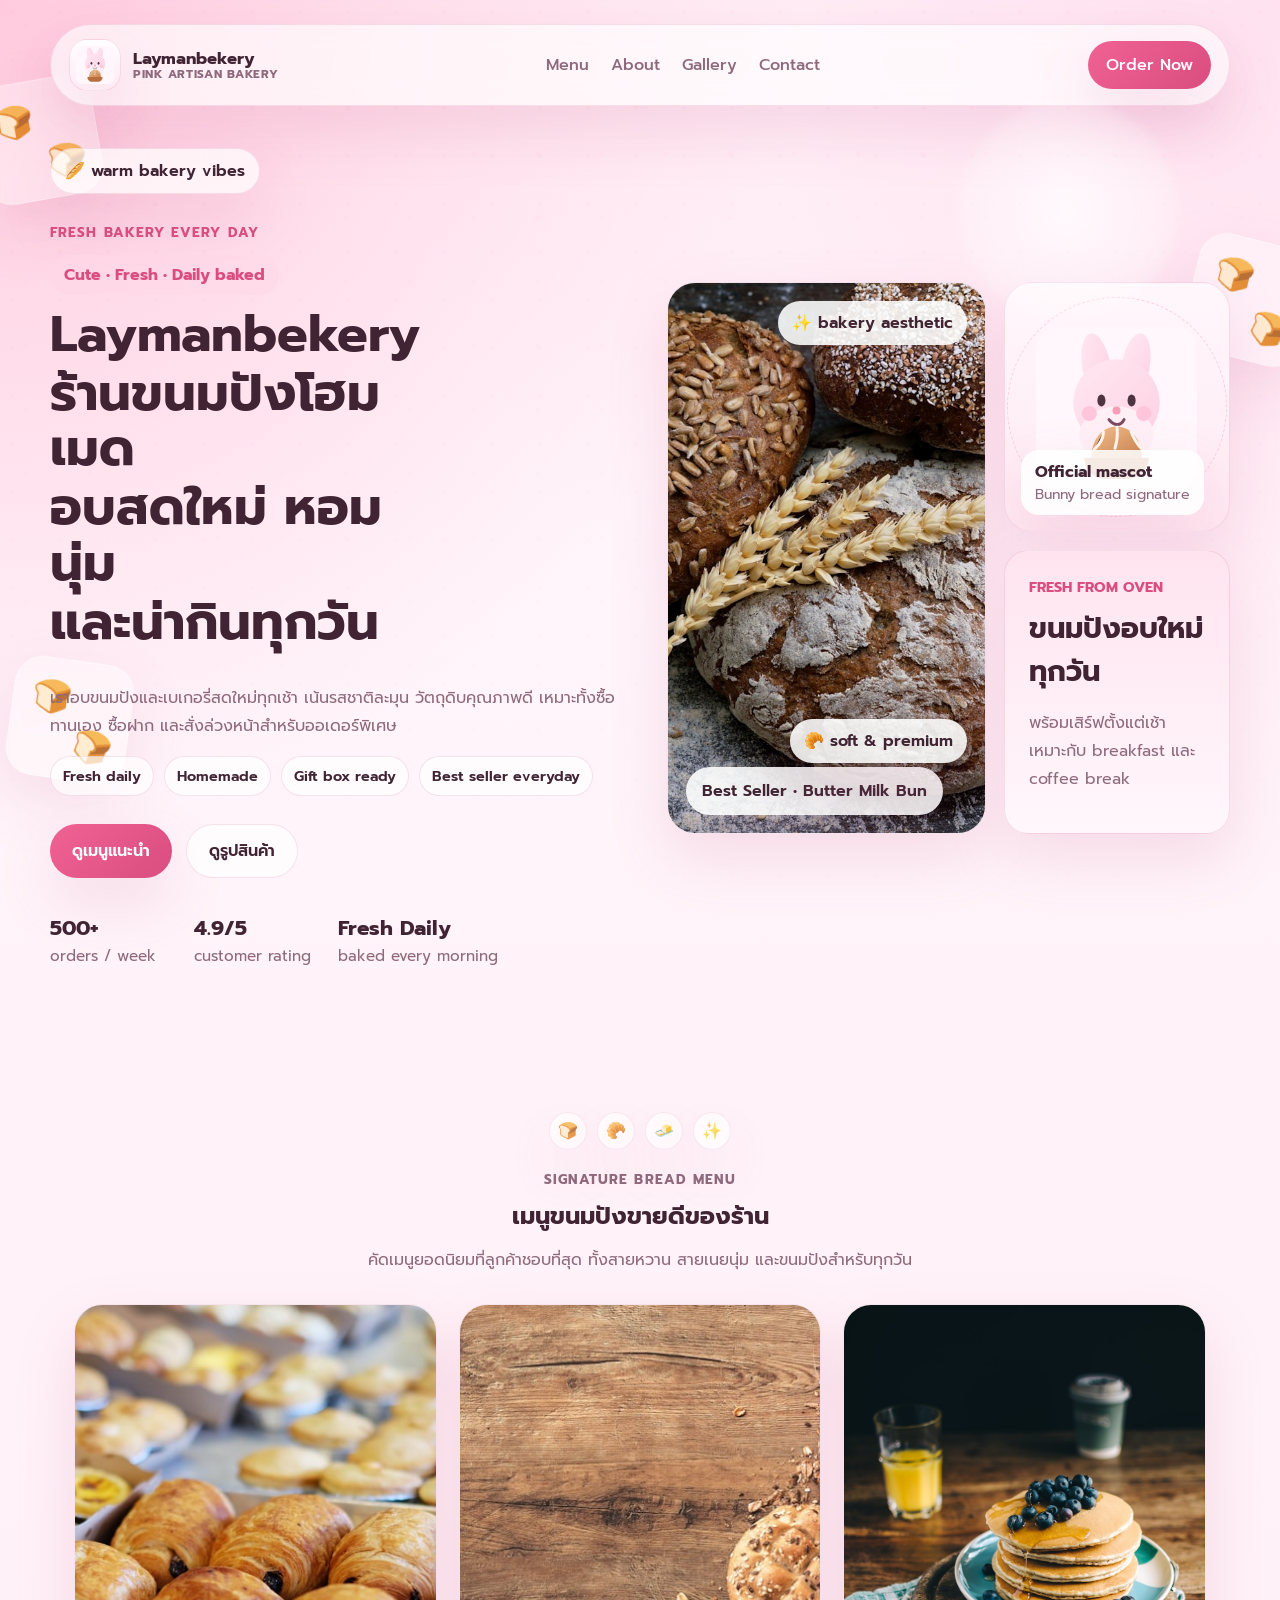
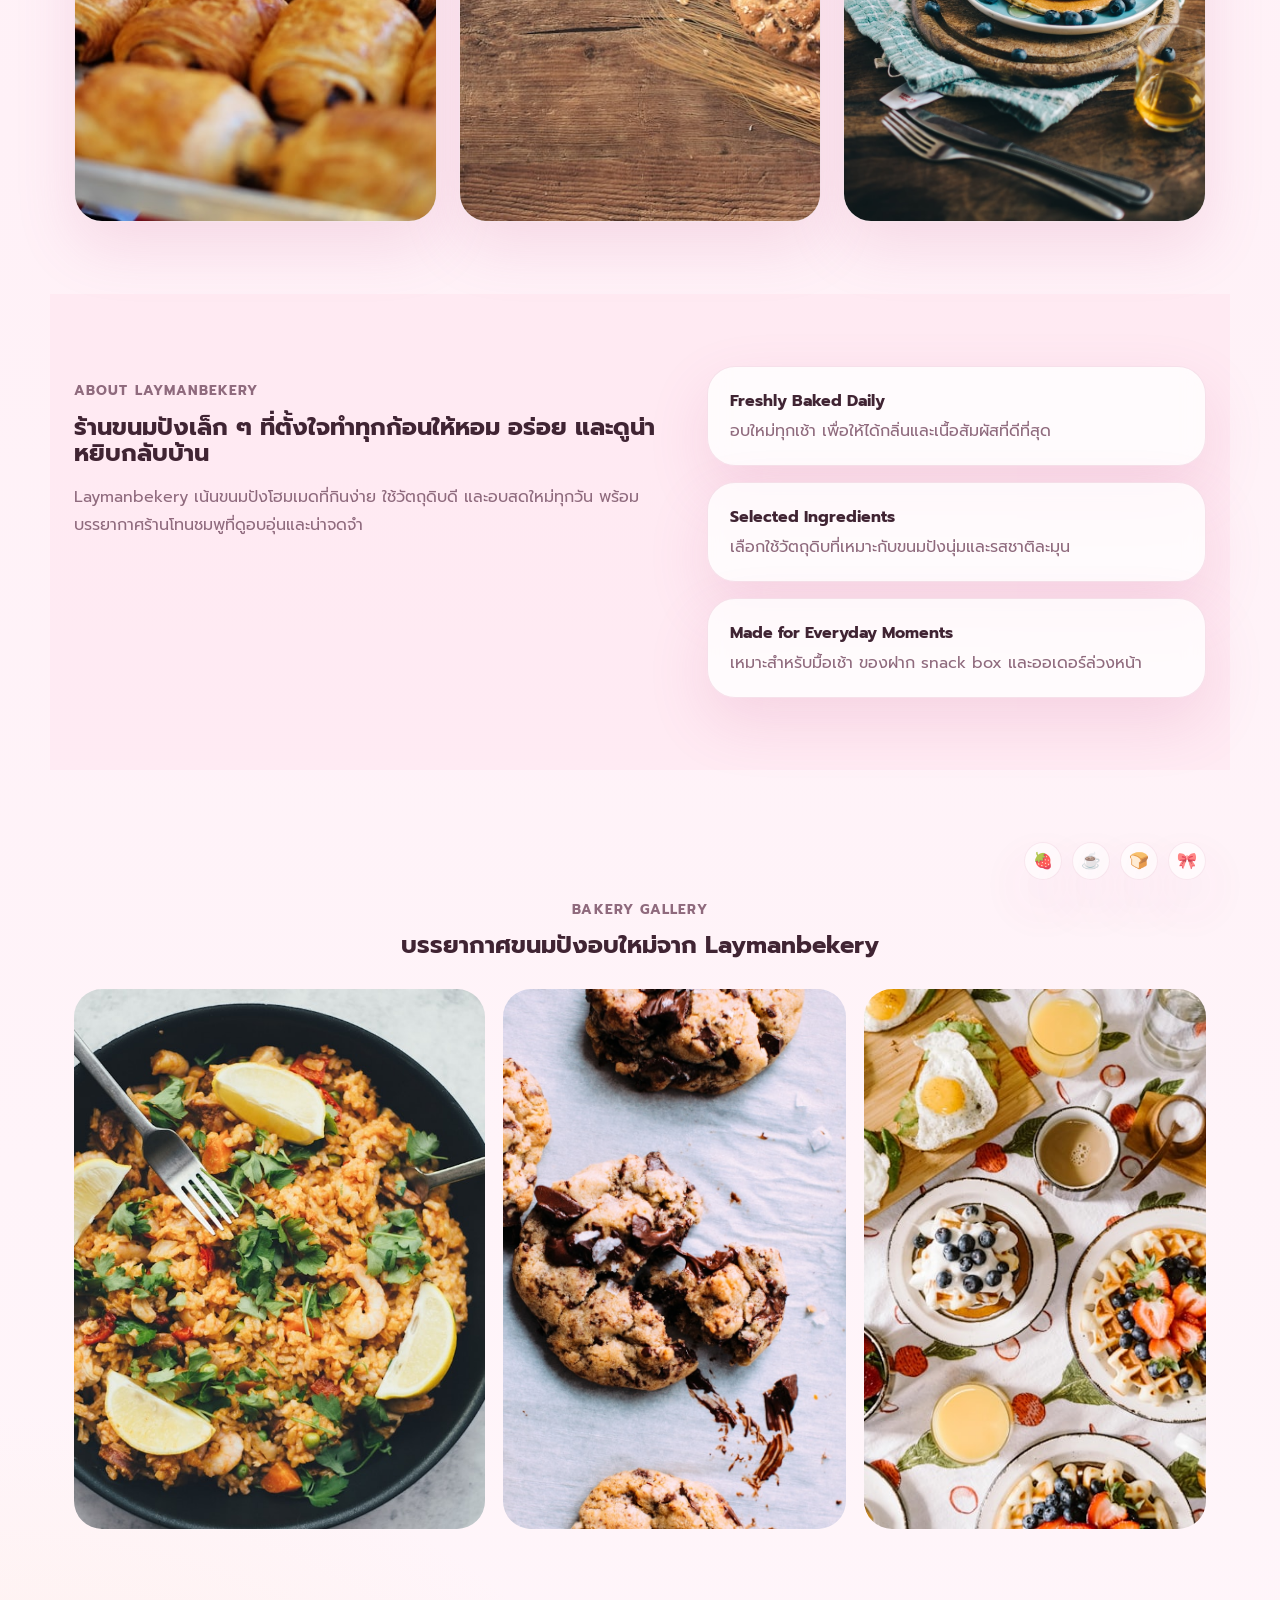
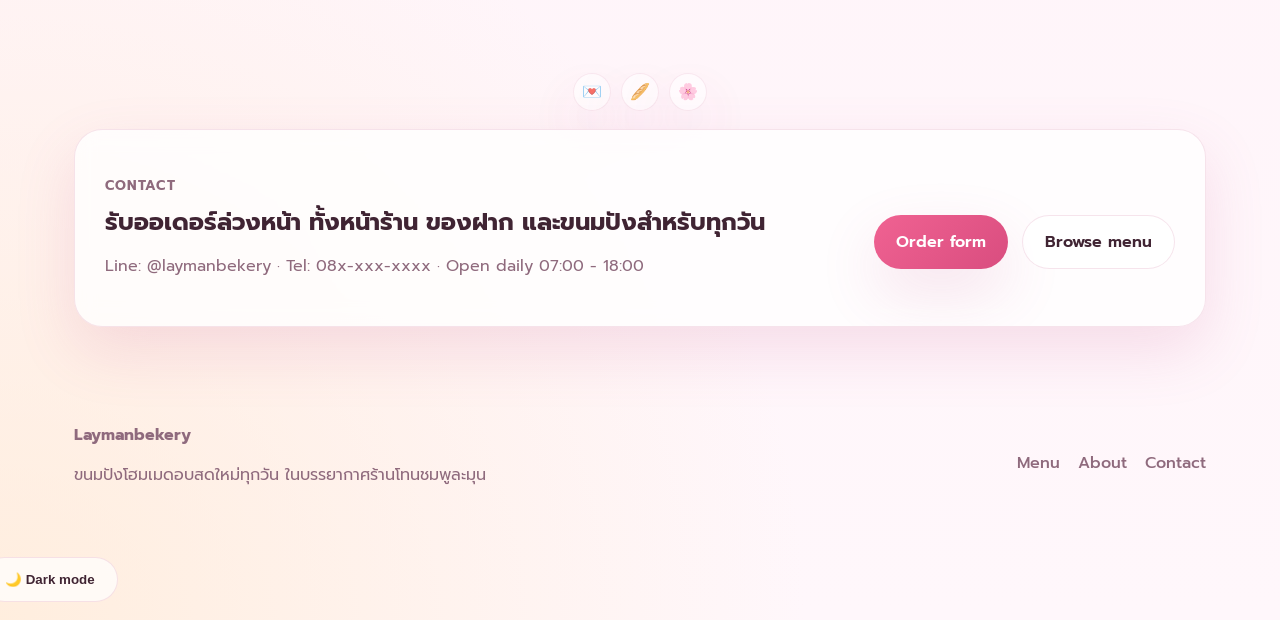
==== commit 43902005: "Add dark mode badges and cart form sync" ====
--- a/index.html
+++ b/index.html
@@ -291,6 +291,7 @@
         <a href="pages/contact.html">Contact</a>
       </div>
     </footer>
+    <button class="btn btn-secondary theme-toggle" type="button" data-theme-toggle>🌙 Dark mode</button>
     <script src="assets/js/script.js"></script>
   </body>
 </html>
--- a/assets/css/styles.css
+++ b/assets/css/styles.css
@@ -14,6 +14,22 @@
   --shadow-hover: 0 28px 70px rgba(202, 89, 140, 0.24);
 }
 
+html[data-theme='dark'] {
+  --bg: #1d1420;
+  --bg-soft: #25182a;
+  --surface: rgba(34, 23, 38, 0.86);
+  --surface-strong: #2a1b2f;
+  --text: #fff4fb;
+  --muted: #d7bdd0;
+  --primary: #ff7bab;
+  --primary-dark: #ff4f94;
+  --accent: rgba(255, 123, 171, 0.18);
+  --accent-strong: rgba(255, 123, 171, 0.3);
+  --border: rgba(255, 175, 208, 0.18);
+  --shadow: 0 24px 60px rgba(0, 0, 0, 0.34);
+  --shadow-hover: 0 28px 70px rgba(0, 0, 0, 0.44);
+}
+
 * { box-sizing: border-box; }
 html { scroll-behavior: smooth; }
 body {
@@ -24,9 +40,16 @@
     radial-gradient(circle at top left, rgba(255, 199, 219, 0.95) 0%, transparent 20%),
     radial-gradient(circle at top right, rgba(255, 223, 238, 0.9) 0%, transparent 22%),
     radial-gradient(circle at bottom left, rgba(255, 230, 198, 0.55) 0%, transparent 20%),
-    linear-gradient(180deg, #fffafc 0%, #fff4f8 45%, #fff0f6 100%);
+    linear-gradient(180deg, var(--bg) 0%, var(--bg-soft) 45%, var(--bg) 100%);
   position: relative;
   overflow-x: hidden;
+}
+html[data-theme='dark'] body {
+  background:
+    radial-gradient(circle at top left, rgba(255, 90, 156, 0.16) 0%, transparent 24%),
+    radial-gradient(circle at top right, rgba(255, 211, 232, 0.08) 0%, transparent 24%),
+    radial-gradient(circle at bottom left, rgba(255, 188, 120, 0.07) 0%, transparent 22%),
+    linear-gradient(180deg, #1b121d 0%, #241629 50%, #1a111d 100%);
 }
 body::before {
   content: '';
@@ -69,12 +92,12 @@
 .bg-breads-c { bottom: 120px; left: 10px; transform: rotate(8deg); animation-delay: 3s; }
 body > *:not(.bg-breads) { position: relative; z-index: 1; }
 
-.product-card, .feature, .gallery-item, .contact-box, .menu-item, .cart-panel, .cart-demo {
+.product-card, .feature, .gallery-item, .contact-box, .menu-item, .cart-panel, .cart-demo, .contact-panel, .order-form {
   opacity: 0;
   transform: translateY(24px);
   transition: opacity 0.7s ease, transform 0.7s ease, box-shadow 0.2s ease, border-color 0.2s ease;
 }
-.product-card.is-visible, .feature.is-visible, .gallery-item.is-visible, .contact-box.is-visible, .menu-item.is-visible, .cart-panel.is-visible, .cart-demo.is-visible {
+.product-card.is-visible, .feature.is-visible, .gallery-item.is-visible, .contact-box.is-visible, .menu-item.is-visible, .cart-panel.is-visible, .cart-demo.is-visible, .contact-panel.is-visible, .order-form.is-visible {
   opacity: 1;
   transform: translateY(0);
 }
@@ -101,6 +124,27 @@
   border: 1px solid var(--border); background: rgba(255, 255, 255, 0.64); backdrop-filter: blur(12px);
   border-radius: 999px; box-shadow: var(--shadow);
 }
+html[data-theme='dark'] .nav,
+html[data-theme='dark'] .brand-logo-mark,
+html[data-theme='dark'] .hero-kicker,
+html[data-theme='dark'] .hero-badges span,
+html[data-theme='dark'] .hero-tagline,
+html[data-theme='dark'] .section-decor span,
+html[data-theme='dark'] .floating-badge,
+html[data-theme='dark'] .hero-photo-chip,
+html[data-theme='dark'] .logo-caption,
+html[data-theme='dark'] .btn-secondary,
+html[data-theme='dark'] .menu-filters button,
+html[data-theme='dark'] .cart-item-row,
+html[data-theme='dark'] .contact-cart-item,
+html[data-theme='dark'] .order-form input,
+html[data-theme='dark'] .order-form textarea,
+html[data-theme='dark'] .menu-toolbar input,
+html[data-theme='dark'] .nutrition-dialog,
+html[data-theme='dark'] .nutrition-grid div {
+  background: rgba(37, 24, 42, 0.88);
+  color: var(--text);
+}
 .brand { color: var(--text); text-decoration: none; font-size: 1.2rem; font-weight: 700; }
 .brand-logo {
   display: inline-flex;
@@ -145,7 +189,7 @@
 .hero-content { display: grid; grid-template-columns: 1.02fr 0.98fr; gap: 30px; align-items: center; }
 .hero-text h1, .section-heading h2, .about-layout h2, .contact-box h2, .cart-copy h3 { margin: 0; line-height: 1.08; }
 .hero-text h1 { font-size: clamp(2.6rem, 4vw, 4.8rem); margin-bottom: 18px; max-width: 11ch; }
-.subtitle, .section-heading p, .about-layout p, .contact-box p, .product-content p, .mini-offer p, .menu-toolbar input, .cart-copy p { color: var(--muted); line-height: 1.75; }
+.subtitle, .section-heading p, .about-layout p, .contact-box p, .product-content p, .mini-offer p, .menu-toolbar input, .cart-copy p, .contact-panel p { color: var(--muted); line-height: 1.75; }
 .eyebrow {
   color: var(--primary-dark); font-size: 0.85rem; text-transform: uppercase; letter-spacing: 0.08em; font-weight: 700; margin-bottom: 12px;
 }
@@ -226,13 +270,19 @@
   background: linear-gradient(135deg, var(--primary), var(--primary-dark));
   color: #fff;
 }
+.theme-toggle {
+  position: fixed;
+  right: 18px;
+  bottom: 18px;
+  z-index: 40;
+}
 .hero-stats { display: flex; gap: 24px; flex-wrap: wrap; margin-top: 34px; }
 .hero-stats div { min-width: 120px; }
 .hero-stats strong { display: block; font-size: 1.3rem; }
 .hero-stats span { color: var(--muted); font-size: 0.95rem; }
 .hero-visual { display: grid; grid-template-columns: 1.2fr 0.85fr; gap: 18px; align-items: stretch; }
-.card-image, .mini-card, .mini-offer, .product-card, .feature, .contact-box, .menu-item, .menu-toolbar, .menu-stats, .menu-note, .cart-panel, .cart-demo { border: 1px solid var(--border); background: var(--surface); backdrop-filter: blur(10px); box-shadow: var(--shadow); }
-.visual-main, .mini-card, .product-card, .gallery-item, .feature, .contact-box, .menu-item, .cart-panel { overflow: hidden; border-radius: 28px; }
+.card-image, .mini-card, .mini-offer, .product-card, .feature, .contact-box, .menu-item, .menu-toolbar, .menu-stats, .menu-note, .cart-panel, .cart-demo, .contact-panel, .order-form { border: 1px solid var(--border); background: var(--surface); backdrop-filter: blur(10px); box-shadow: var(--shadow); }
+.visual-main, .mini-card, .product-card, .gallery-item, .feature, .contact-box, .menu-item, .cart-panel, .contact-panel, .order-form { overflow: hidden; border-radius: 28px; }
 .visual-main { position: relative; min-height: 520px; }
 .visual-main img, .mini-card img, .product-card img, .gallery-item img { height: 100%; object-fit: cover; }
 .floating-badge {
@@ -259,6 +309,10 @@
   background: linear-gradient(180deg, #fff7fb 0%, #ffe9f2 100%);
   position: relative;
   isolation: isolate;
+}
+html[data-theme='dark'] .mascot-card,
+html[data-theme='dark'] .mini-offer {
+  background: linear-gradient(180deg, rgba(42, 27, 47, 0.98) 0%, rgba(54, 34, 60, 0.95) 100%);
 }
 .mascot-card img {
   max-width: 100%;
@@ -338,6 +392,26 @@
 .product-card img { aspect-ratio: 4 / 3; }
 .product-content { padding: 22px; }
 .pill { display: inline-flex; align-items: center; padding: 7px 12px; border-radius: 999px; background: var(--accent); color: var(--primary-dark); font-size: 0.8rem; font-weight: 700; margin-bottom: 12px; }
+.menu-card-topline {
+  display: flex;
+  align-items: center;
+  justify-content: space-between;
+  gap: 10px;
+  flex-wrap: wrap;
+}
+.menu-badge {
+  display: inline-flex;
+  align-items: center;
+  padding: 7px 12px;
+  border-radius: 999px;
+  font-size: 0.78rem;
+  font-weight: 700;
+}
+.menu-badge.best { background: rgba(255, 205, 87, 0.2); color: #a86a00; }
+.menu-badge.promo { background: rgba(240, 98, 146, 0.15); color: var(--primary-dark); }
+.menu-badge.signature { background: rgba(122, 92, 255, 0.14); color: #6c50d6; }
+.menu-badge.new { background: rgba(71, 182, 128, 0.14); color: #257b4d; }
+.menu-badge.healthy { background: rgba(76, 175, 80, 0.14); color: #2e7d32; }
 .product-content h3 { margin: 0 0 8px; font-size: 1.4rem; }
 .product-meta { display: flex; align-items: center; justify-content: space-between; gap: 12px; margin-top: 18px; }
 .product-meta strong { color: var(--primary-dark); font-size: 1.4rem; }
@@ -361,6 +435,30 @@
 .nav.nav-active { transform: scale(1.01); }
 .contact-layout { display: grid; grid-template-columns: 0.9fr 1.1fr; gap: 24px; max-width: 980px; margin: 0 auto; }
 .contact-panel, .order-form { border: 1px solid var(--border); background: rgba(255, 255, 255, 0.86); box-shadow: var(--shadow); border-radius: 28px; padding: 24px; }
+.contact-cart-preview {
+  margin-top: 20px;
+  padding-top: 18px;
+  border-top: 1px dashed rgba(204, 108, 150, 0.28);
+}
+.contact-cart-list {
+  display: grid;
+  gap: 10px;
+  margin-top: 12px;
+}
+.contact-cart-item {
+  display: flex;
+  align-items: center;
+  justify-content: space-between;
+  gap: 12px;
+  padding: 12px 14px;
+  border-radius: 16px;
+  background: #fff7fb;
+  border: 1px solid var(--border);
+}
+.contact-cart-item span {
+  color: var(--muted);
+  font-size: 0.92rem;
+}
 .order-form { display: grid; gap: 16px; }
 .order-form label { display: grid; gap: 8px; font-weight: 500; }
 .order-form input, .order-form textarea, .menu-toolbar input {
@@ -427,7 +525,8 @@
 }
 .cart-panel-head,
 .cart-summary,
-.cart-item-row {
+.cart-item-row,
+.cart-cta-row {
   display: flex;
   align-items: center;
   justify-content: space-between;
@@ -468,9 +567,13 @@
   display: grid;
   gap: 4px;
 }
-.cart-checkout {
-  width: 100%;
+.cart-cta-row {
   margin-top: 18px;
+  flex-wrap: wrap;
+}
+.cart-checkout,
+.cart-link {
+  flex: 1;
 }
 .nutrition-modal[hidden] { display: none; }
 .nutrition-modal {
@@ -550,7 +653,7 @@
 }
 
 @media (max-width: 980px) {
-  .nav, .hero-content, .hero-visual, .about-layout, .grid.cards, .gallery-grid, .contact-box, .menu-toolbar, .menu-stats, .nutrition-grid, .cart-demo {
+  .nav, .hero-content, .hero-visual, .about-layout, .grid.cards, .gallery-grid, .contact-box, .menu-toolbar, .menu-stats, .nutrition-grid, .cart-demo, .contact-layout {
     grid-template-columns: 1fr; flex-direction: column; align-items: flex-start;
   }
   .nav { border-radius: 28px; }
@@ -571,4 +674,5 @@
   .brand-logo-text small { display: none; }
   .hero-photo-chip { position: static; margin-top: 12px; display: inline-flex; }
   .cart-demo { padding: 18px; }
-}
+  .theme-toggle { right: 12px; bottom: 12px; }
+}
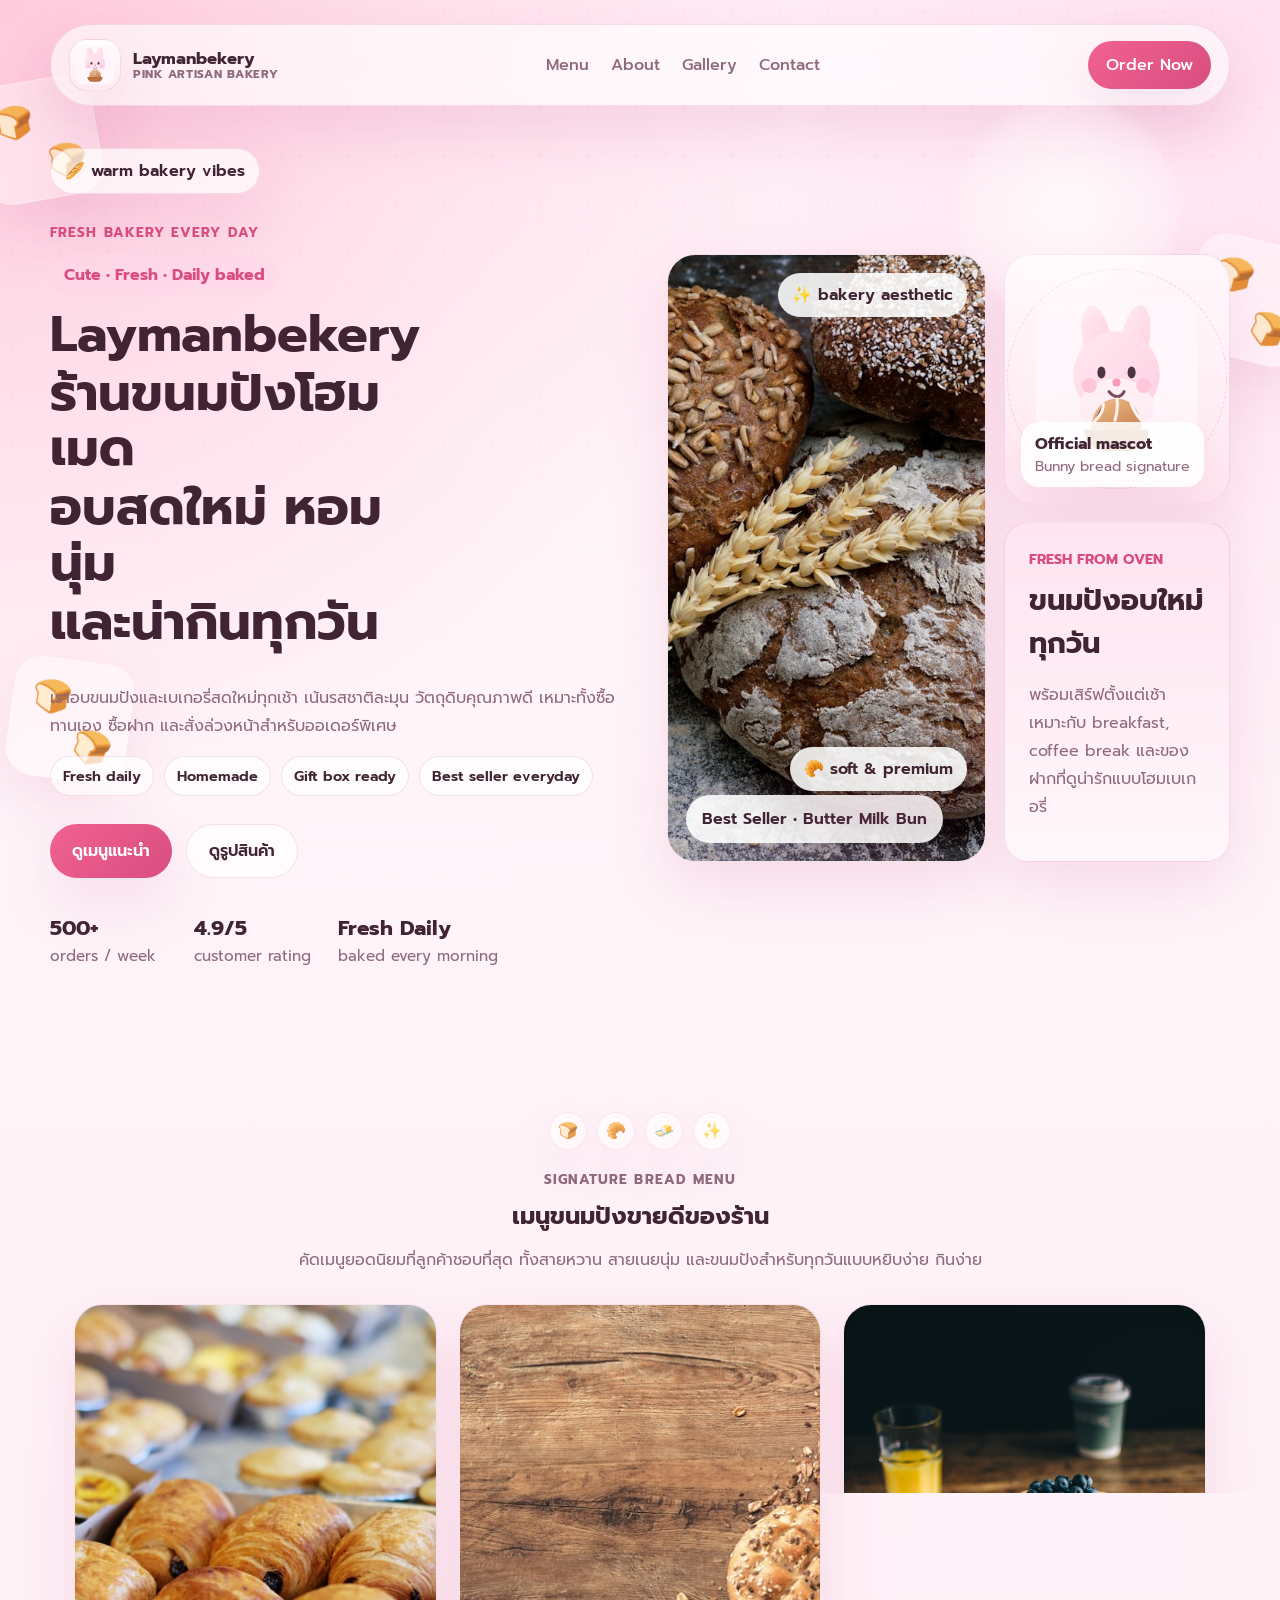
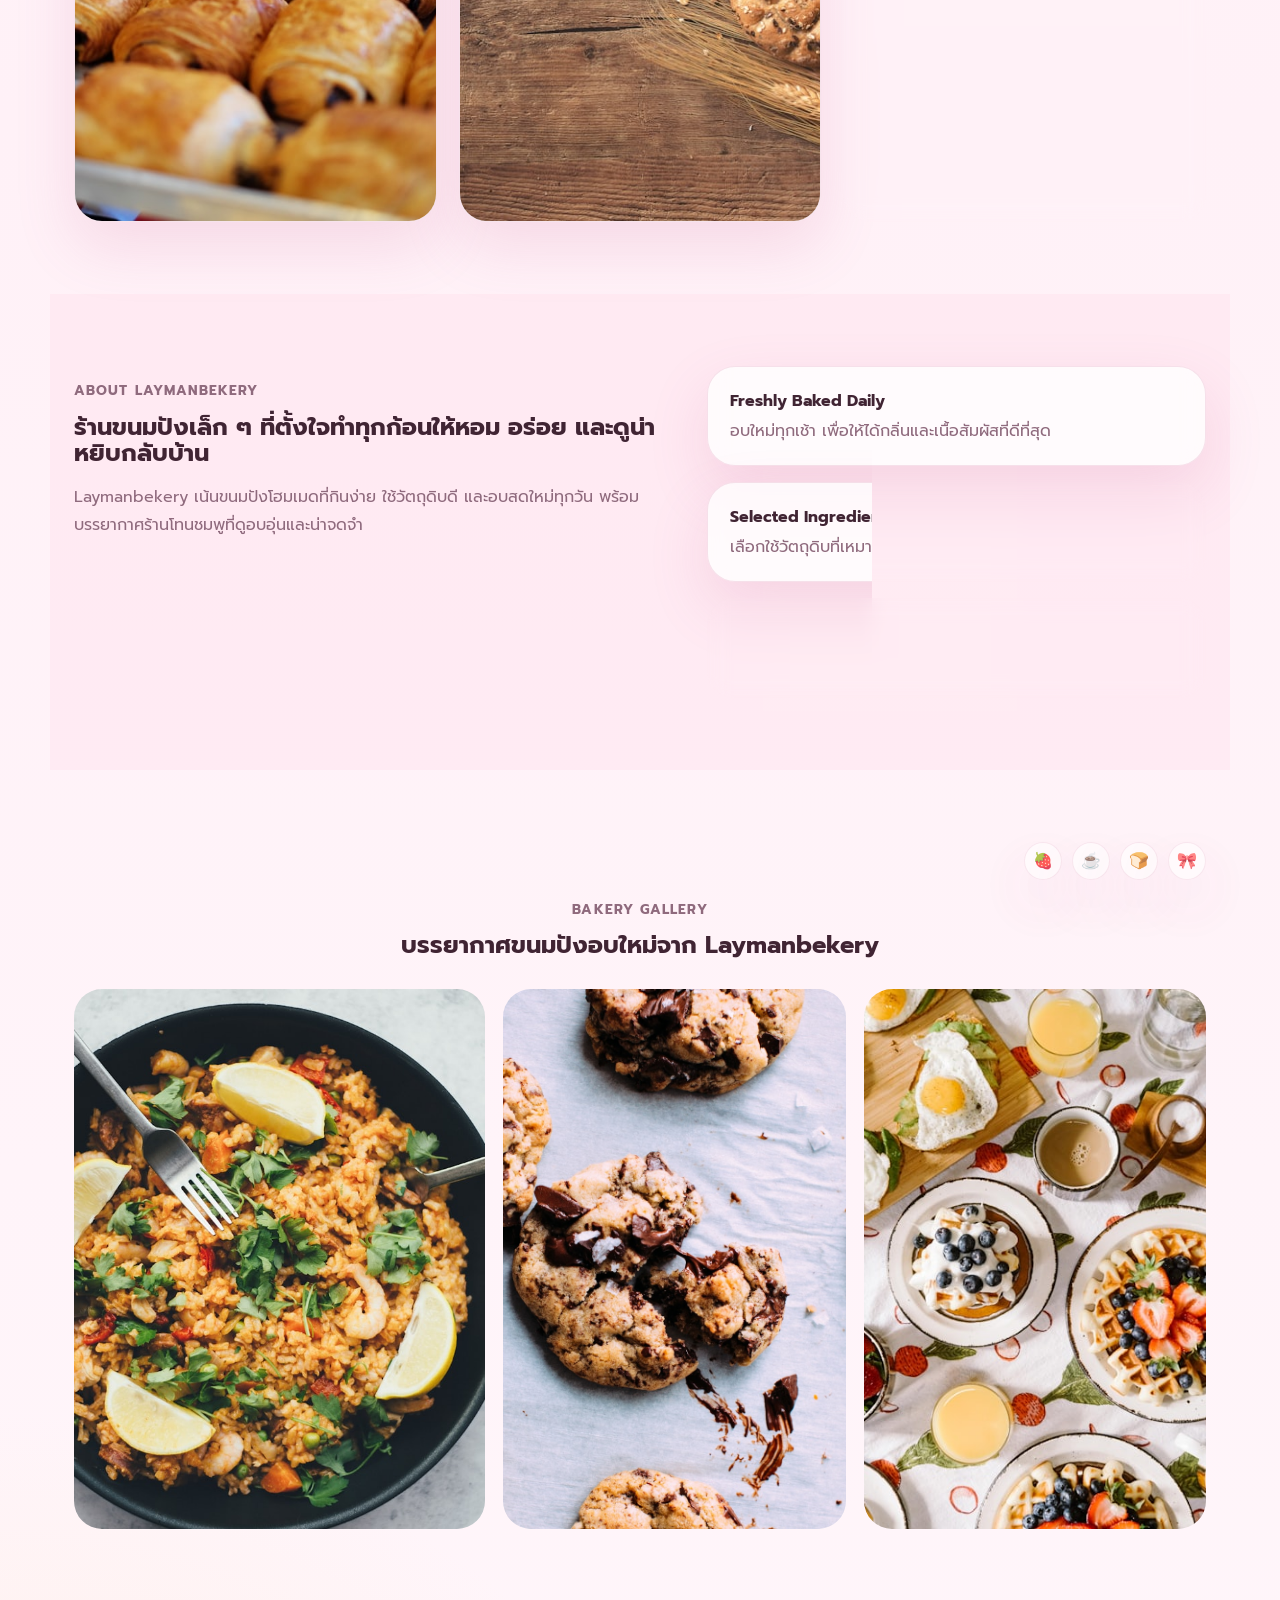
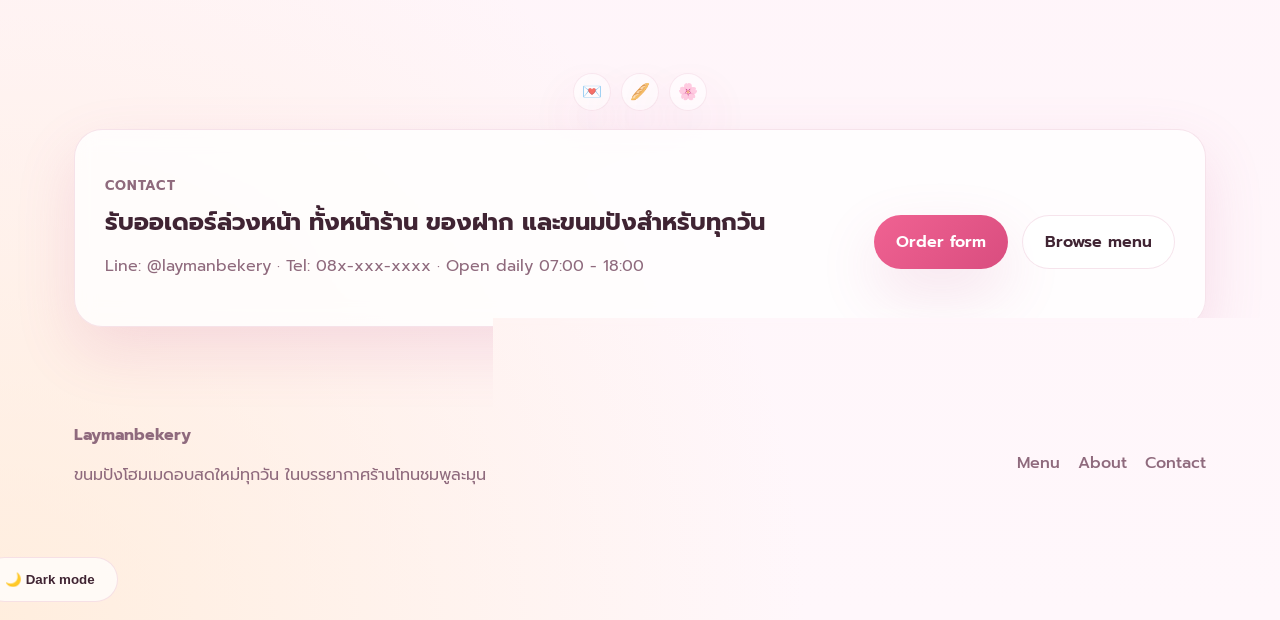
==== commit f00a84c1: "Final polish mobile nav and site consistency" ====
--- a/index.html
+++ b/index.html
@@ -41,11 +41,16 @@
     <link rel="stylesheet" href="assets/css/styles.css" />
   </head>
   <body>
+    <div class="page-loader" data-page-loader>
+      <div class="page-loader-mark">🥐</div>
+      <p>Laymanbekery กำลังอุ่นเตาอบ...</p>
+    </div>
+
     <div class="bg-breads bg-breads-a"></div>
     <div class="bg-breads bg-breads-b"></div>
     <div class="bg-breads bg-breads-c"></div>
     <header class="hero hero-deluxe">
-      <nav class="nav">
+      <nav class="nav" data-nav>
         <a class="brand brand-logo" href="#top">
           <span class="brand-logo-mark">
             <img src="assets/images/mascot-bunny-bread.svg" alt="Laymanbekery logo" />
@@ -55,7 +60,12 @@
             <small>pink artisan bakery</small>
           </span>
         </a>
-        <div class="nav-links">
+
+        <button class="nav-toggle" type="button" data-nav-toggle aria-expanded="false" aria-label="Open menu">
+          <span></span><span></span><span></span>
+        </button>
+
+        <div class="nav-links" data-nav-links>
           <a href="#menu">Menu</a>
           <a href="pages/about.html">About</a>
           <a href="#gallery">Gallery</a>
@@ -89,7 +99,7 @@
           </div>
 
           <div class="hero-actions">
-            <a class="btn btn-primary" href="pages/menu.html">ดูเมนูแนะนำ</a>
+            <a class="btn btn-primary pulse-on-hover" href="pages/menu.html">ดูเมนูแนะนำ</a>
             <a class="btn btn-secondary" href="#gallery">ดูรูปสินค้า</a>
           </div>
 
@@ -113,7 +123,7 @@
           <div class="visual-main card-image">
             <img
               src="assets/images/hero-bread.jpg"
-              alt="ขนมปังและเบเกอรี่สดใหม่"
+              alt="ขนมปังและเบเกอรี่สดใหม่จาก Laymanbekery"
             />
             <div class="floating-badge">Best Seller • Butter Milk Bun</div>
             <div class="hero-photo-chip hero-photo-chip-top">✨ bakery aesthetic</div>
@@ -125,7 +135,7 @@
               <div class="mascot-orbit orbit-b"></div>
               <img
                 src="assets/images/mascot-bunny-bread.svg"
-                alt="มาสคอตขนมปังกระต่าย"
+                alt="มาสคอตขนมปังกระต่ายของ Laymanbekery"
               />
               <div class="logo-caption">
                 <strong>Official mascot</strong>
@@ -135,7 +145,7 @@
             <div class="mini-offer">
               <span>Fresh from oven</span>
               <strong>ขนมปังอบใหม่ทุกวัน</strong>
-              <p>พร้อมเสิร์ฟตั้งแต่เช้า เหมาะกับ breakfast และ coffee break</p>
+              <p>พร้อมเสิร์ฟตั้งแต่เช้า เหมาะกับ breakfast, coffee break และของฝากที่ดูน่ารักแบบโฮมเบเกอรี่</p>
             </div>
           </div>
         </div>
@@ -150,15 +160,12 @@
         <div class="section-heading centered">
           <p class="eyebrow">Signature bread menu</p>
           <h2>เมนูขนมปังขายดีของร้าน</h2>
-          <p>คัดเมนูยอดนิยมที่ลูกค้าชอบที่สุด ทั้งสายหวาน สายเนยนุ่ม และขนมปังสำหรับทุกวัน</p>
+          <p>คัดเมนูยอดนิยมที่ลูกค้าชอบที่สุด ทั้งสายหวาน สายเนยนุ่ม และขนมปังสำหรับทุกวันแบบหยิบง่าย กินง่าย</p>
         </div>
 
         <div class="grid cards pro-cards">
           <article class="product-card">
-            <img
-              src="assets/images/croissant.jpg"
-              alt="ครัวซองต์เนย"
-            />
+            <img src="assets/images/croissant.jpg" alt="ครัวซองต์เนย" />
             <div class="product-content">
               <span class="pill">Popular</span>
               <h3>Butter Croissant</h3>
@@ -171,10 +178,7 @@
           </article>
 
           <article class="product-card">
-            <img
-              src="assets/images/strawberry-bun.jpg"
-              alt="ขนมปังนมสตรอว์เบอร์รี"
-            />
+            <img src="assets/images/strawberry-bun.jpg" alt="ขนมปังนมสตรอว์เบอร์รี" />
             <div class="product-content">
               <span class="pill">Soft favorite</span>
               <h3>Butter Milk Bun</h3>
@@ -187,10 +191,7 @@
           </article>
 
           <article class="product-card">
-            <img
-              src="assets/images/shokupan.jpg"
-              alt="ขนมปังโฮมเมด"
-            />
+            <img src="assets/images/shokupan.jpg" alt="ขนมปังโฮมเมด" />
             <div class="product-content">
               <span class="pill">House made</span>
               <h3>Shokupan Toast</h3>
@@ -243,22 +244,13 @@
 
         <div class="gallery-grid">
           <div class="gallery-item tall">
-            <img
-              src="assets/images/bakery-shop.jpg"
-              alt="เบเกอรี่ในร้าน"
-            />
+            <img src="assets/images/bakery-shop.jpg" alt="เบเกอรี่ในร้าน Laymanbekery" />
           </div>
           <div class="gallery-item">
-            <img
-              src="assets/images/bread-table.jpg"
-              alt="ขนมปังบนโต๊ะ"
-            />
+            <img src="assets/images/bread-table.jpg" alt="ขนมปังบนโต๊ะ" />
           </div>
           <div class="gallery-item">
-            <img
-              src="assets/images/bread-coffee.jpg"
-              alt="ขนมปังและกาแฟ"
-            />
+            <img src="assets/images/bread-coffee.jpg" alt="ขนมปังและกาแฟ" />
           </div>
         </div>
       </section>
@@ -274,7 +266,7 @@
             <p>Line: @laymanbekery · Tel: 08x-xxx-xxxx · Open daily 07:00 - 18:00</p>
           </div>
           <div class="contact-actions">
-            <a class="btn btn-primary" href="pages/contact.html">Order form</a>
+            <a class="btn btn-primary pulse-on-hover" href="pages/contact.html">Order form</a>
             <a class="btn btn-secondary" href="pages/menu.html">Browse menu</a>
           </div>
         </div>
--- a/assets/css/styles.css
+++ b/assets/css/styles.css
@@ -90,7 +90,30 @@
 .bg-breads-a { top: 80px; left: -22px; transform: rotate(-10deg); }
 .bg-breads-b { top: 240px; right: -30px; transform: rotate(14deg); animation-delay: 1.5s; }
 .bg-breads-c { bottom: 120px; left: 10px; transform: rotate(8deg); animation-delay: 3s; }
-body > *:not(.bg-breads) { position: relative; z-index: 1; }
+body > *:not(.bg-breads):not(.page-loader) { position: relative; z-index: 1; }
+
+.page-loader {
+  position: fixed;
+  inset: 0;
+  z-index: 100;
+  display: grid;
+  place-items: center;
+  gap: 10px;
+  background: rgba(255, 247, 251, 0.94);
+  color: var(--text);
+  transition: opacity 0.35s ease, visibility 0.35s ease;
+}
+.page-loader-mark {
+  font-size: 2.8rem;
+  animation: loaderHop 1s ease-in-out infinite;
+}
+.page-loader.is-hidden {
+  opacity: 0;
+  visibility: hidden;
+}
+html[data-theme='dark'] .page-loader {
+  background: rgba(27, 18, 29, 0.95);
+}
 
 .product-card, .feature, .gallery-item, .contact-box, .menu-item, .cart-panel, .cart-demo, .contact-panel, .order-form {
   opacity: 0;
@@ -181,6 +204,28 @@
   text-transform: uppercase;
 }
 .nav-links { display: flex; gap: 22px; flex-wrap: wrap; }
+.nav-toggle {
+  display: none;
+  width: 48px;
+  height: 48px;
+  border-radius: 16px;
+  border: 1px solid var(--border);
+  background: rgba(255,255,255,0.7);
+  align-items: center;
+  justify-content: center;
+  flex-direction: column;
+  gap: 5px;
+}
+.nav-toggle span {
+  width: 18px;
+  height: 2px;
+  border-radius: 999px;
+  background: var(--text);
+  transition: transform 0.2s ease, opacity 0.2s ease;
+}
+.nav.is-open .nav-toggle span:nth-child(1) { transform: translateY(7px) rotate(45deg); }
+.nav.is-open .nav-toggle span:nth-child(2) { opacity: 0; }
+.nav.is-open .nav-toggle span:nth-child(3) { transform: translateY(-7px) rotate(-45deg); }
 .nav-links a, .nav-cta, .footer-links a { text-decoration: none; font-weight: 500; }
 .nav-links a { color: var(--muted); }
 .nav-cta {
@@ -269,6 +314,12 @@
 .btn-cart.is-added {
   background: linear-gradient(135deg, var(--primary), var(--primary-dark));
   color: #fff;
+}
+.micro-bump {
+  animation: microBump 0.45s ease;
+}
+.pulse-on-hover:hover {
+  animation: subtlePulse 0.7s ease;
 }
 .theme-toggle {
   position: fixed;
@@ -652,6 +703,22 @@
   to { transform: rotate(360deg); }
 }
 
+@keyframes loaderHop {
+  0%, 100% { transform: translateY(0); }
+  50% { transform: translateY(-10px); }
+}
+
+@keyframes microBump {
+  0% { transform: scale(1); }
+  50% { transform: scale(1.06); }
+  100% { transform: scale(1); }
+}
+
+@keyframes subtlePulse {
+  0%, 100% { transform: translateY(-2px) scale(1); }
+  50% { transform: translateY(-2px) scale(1.02); }
+}
+
 @media (max-width: 980px) {
   .nav, .hero-content, .hero-visual, .about-layout, .grid.cards, .gallery-grid, .contact-box, .menu-toolbar, .menu-stats, .nutrition-grid, .cart-demo, .contact-layout {
     grid-template-columns: 1fr; flex-direction: column; align-items: flex-start;
@@ -664,8 +731,34 @@
   .bg-breads { display: none; }
   .hero, .section { padding-inline: 18px; }
   .hero { padding-top: 18px; }
-  .nav { padding: 16px; }
-  .nav-links { gap: 14px; }
+  .nav {
+    padding: 16px;
+    position: relative;
+    align-items: center;
+  }
+  .nav-toggle {
+    display: inline-flex;
+  }
+  .nav-links {
+    position: absolute;
+    top: calc(100% + 12px);
+    left: 0;
+    right: 0;
+    display: none;
+    flex-direction: column;
+    gap: 10px;
+    padding: 16px;
+    border-radius: 24px;
+    background: rgba(255,255,255,0.96);
+    border: 1px solid var(--border);
+    box-shadow: var(--shadow);
+  }
+  .nav.is-open .nav-links {
+    display: flex;
+  }
+  .nav-cta {
+    display: none;
+  }
   .hero-text h1 { font-size: 2.4rem; }
   .hero-stats { gap: 16px; }
   .site-footer { padding: 18px; flex-direction: column; align-items: flex-start; }
@@ -674,5 +767,123 @@
   .brand-logo-text small { display: none; }
   .hero-photo-chip { position: static; margin-top: 12px; display: inline-flex; }
   .cart-demo { padding: 18px; }
-  .theme-toggle { right: 12px; bottom: 12px; }
-}
+  .theme-toggle { right: 12px; bottom: 90px; }
+}
+
+.sticky-cart-bar {
+  position: fixed;
+  left: 12px;
+  right: 12px;
+  bottom: 12px;
+  z-index: 45;
+  display: none;
+  align-items: center;
+  justify-content: space-between;
+  gap: 12px;
+  padding: 14px 16px;
+  border-radius: 20px;
+  background: rgba(255,255,255,0.94);
+  border: 1px solid var(--border);
+  box-shadow: var(--shadow-hover);
+}
+.sticky-cart-bar strong,
+.sticky-cart-bar span {
+  display: block;
+}
+.sticky-cart-bar span {
+  color: var(--muted);
+}
+.sticky-cart-bar.is-visible {
+  display: flex;
+}
+html[data-theme='dark'] .sticky-cart-bar,
+html[data-theme='dark'] .checkout-item-row,
+html[data-theme='dark'] .checkout-card,
+html[data-theme='dark'] .thank-you-card {
+  background: rgba(37, 24, 42, 0.95);
+  color: var(--text);
+}
+.checkout-layout {
+  max-width: 1080px;
+  margin: 0 auto;
+  display: grid;
+  grid-template-columns: 1.15fr 0.85fr;
+  gap: 24px;
+}
+.checkout-card,
+.thank-you-card {
+  border: 1px solid var(--border);
+  background: var(--surface);
+  box-shadow: var(--shadow);
+  border-radius: 28px;
+  padding: 24px;
+}
+.checkout-list {
+  display: grid;
+  gap: 12px;
+}
+.checkout-item-row,
+.checkout-summary-line {
+  display: flex;
+  align-items: center;
+  justify-content: space-between;
+  gap: 12px;
+}
+.checkout-item-row {
+  padding: 14px 16px;
+  border-radius: 18px;
+  border: 1px solid var(--border);
+  background: #fff7fb;
+}
+.checkout-item-row div,
+.checkout-summary-box,
+.thank-you-meta div {
+  display: grid;
+}
+.checkout-item-row span,
+.checkout-summary-line span,
+.thank-you-meta span {
+  color: var(--muted);
+}
+.checkout-summary-line {
+  padding: 10px 0;
+}
+.checkout-actions {
+  display: flex;
+  gap: 12px;
+  flex-wrap: wrap;
+  margin-top: 20px;
+}
+.thank-you-page {
+  display: grid;
+  place-items: center;
+}
+.thank-you-card {
+  max-width: 720px;
+  text-align: center;
+}
+.thank-you-icon {
+  font-size: 3rem;
+  margin-bottom: 8px;
+}
+.thank-you-meta {
+  display: grid;
+  grid-template-columns: repeat(2, minmax(0, 1fr));
+  gap: 14px;
+  margin: 24px 0;
+}
+.thank-you-meta div {
+  padding: 16px;
+  border-radius: 18px;
+  background: rgba(255,255,255,0.7);
+  border: 1px solid var(--border);
+}
+@media (max-width: 720px) {
+  .sticky-cart-bar {
+    display: flex;
+  }
+  .checkout-layout,
+  .thank-you-meta {
+    grid-template-columns: 1fr;
+  }
+}
